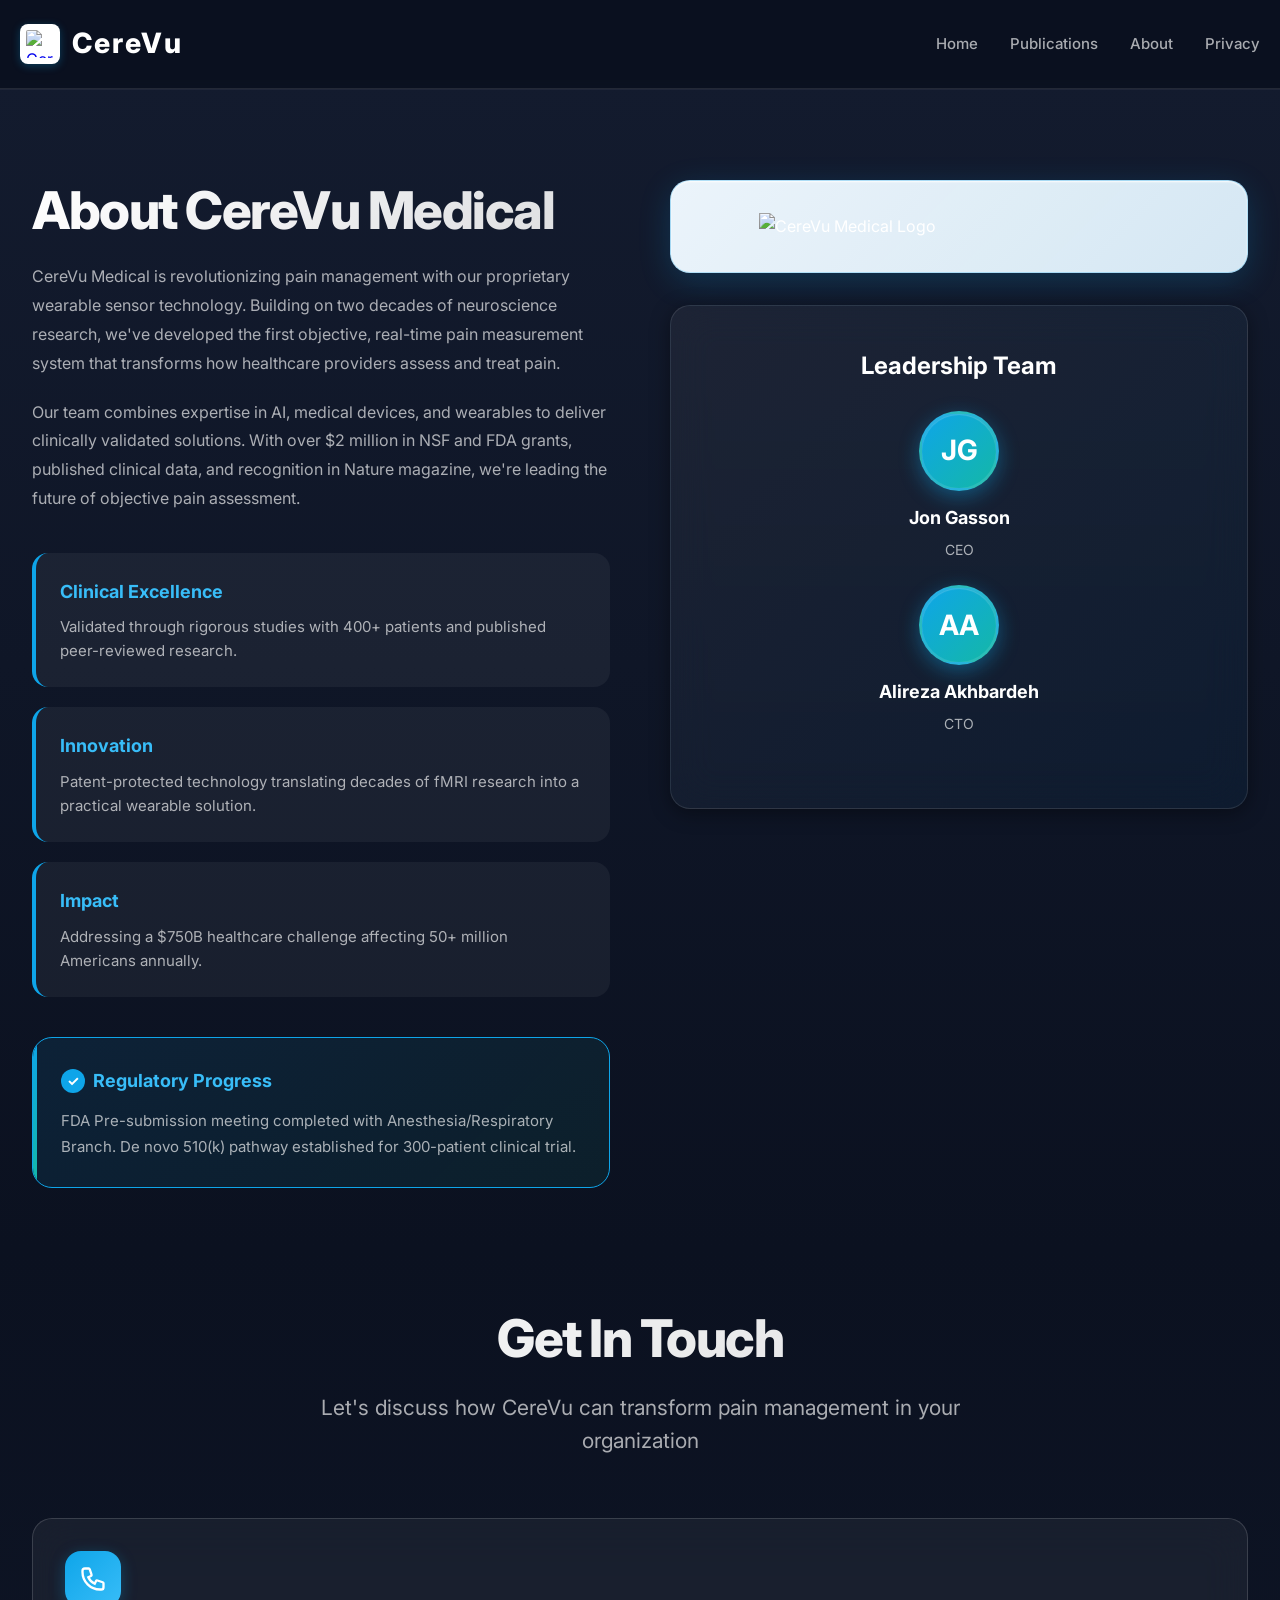
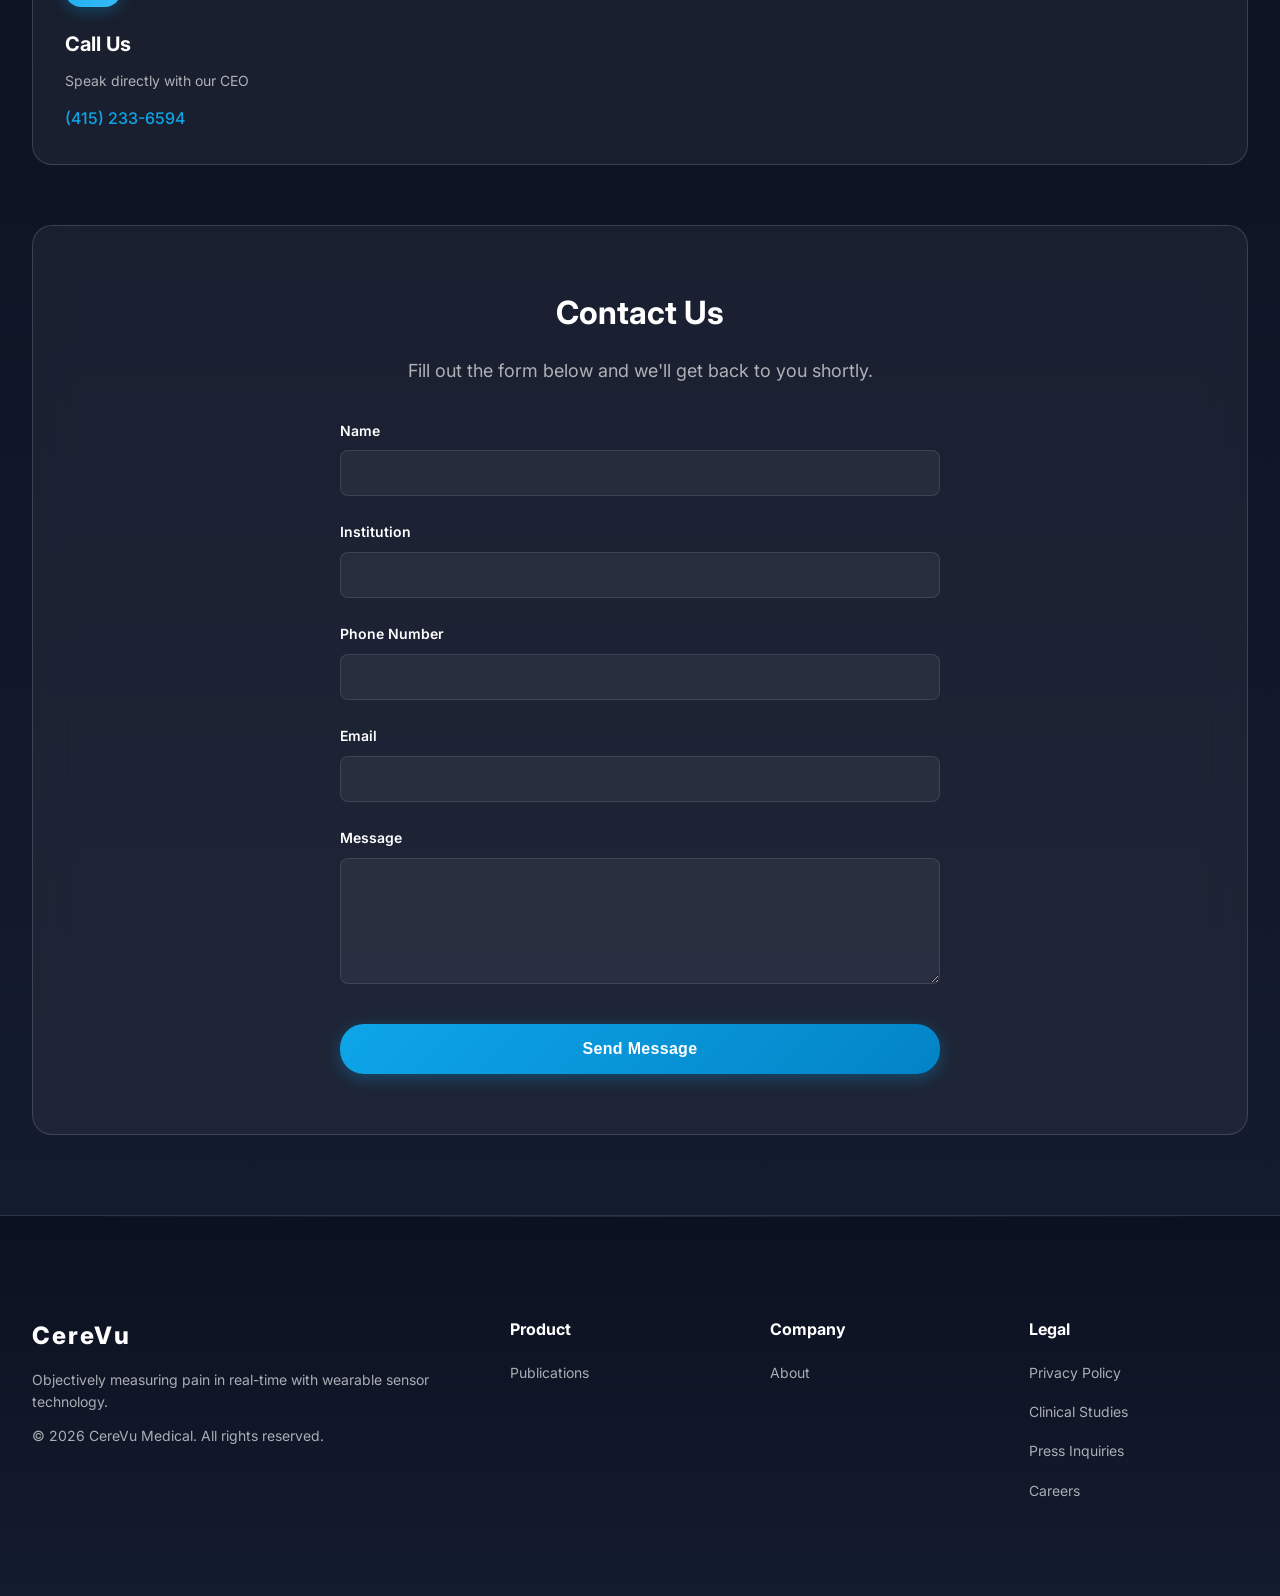
==== about.html @ cd89c43b "REVISED PUBLICATIONS AND CLINICAL DATA PART" ====
<!DOCTYPE html>
<html lang="en">
<head>
    <meta charset="UTF-8">
    <meta name="viewport" content="width=device-width, initial-scale=1.0">
    <meta name="description" content="About CereVu Medical - Leading the future of objective pain assessment with validated technology.">
    <meta name="keywords" content="CereVu, about, contact, medical device, pain measurement, team, leadership">
    <meta name="author" content="CereVu Medical">
    
    <!-- Open Graph / Facebook -->
    <meta property="og:type" content="website">
    <meta property="og:url" content="https://cerevu.com/about.html">
    <meta property="og:title" content="About CereVu Medical">
    <meta property="og:description" content="Revolutionizing pain management with proprietary wearable sensor technology.">
    <meta property="og:image" content="https://cerevu.com/assets/og-image.png">

    <!-- Twitter -->
    <meta property="twitter:card" content="summary_large_image">
    <meta property="twitter:url" content="https://cerevu.com/about.html">
    <meta property="twitter:title" content="About CereVu Medical">
    <meta property="twitter:description" content="Revolutionizing pain management with proprietary wearable sensor technology.">
    <meta property="twitter:image" content="https://cerevu.com/assets/og-image.png">

    <title>About - CereVu</title>
    <link rel="stylesheet" href="styles.css">
    <link rel="icon" type="image/png" href="assets/favicon.png">
    <link rel="apple-touch-icon" href="assets/app-icon.png">
    
    <!-- Google Fonts -->
    <link rel="preconnect" href="https://fonts.googleapis.com">
    <link rel="preconnect" href="https://fonts.gstatic.com" crossorigin>
    <link href="https://fonts.googleapis.com/css2?family=Inter:wght@300;400;500;600;700;800&display=swap" rel="stylesheet">
</head>
<body>
    <!-- Navigation -->
    <nav class="navbar" id="navbar">
        <div class="container nav-container">
            <div class="logo">
                <a href="index.html" style="display: flex; align-items: center; text-decoration: none; gap: 12px;">
                    <img src="assets/header-logo.png" alt="CereVu Logo" class="logo-icon">
                    <span class="logo-text">CereVu</span>
                </a>
            </div>
            <div class="nav-links">
                <a href="index.html">Home</a>
                <a href="clinical.html">Publications</a>
                <a href="about.html">About</a>
                <a href="privacy.html">Privacy</a>
            </div>
            <button class="mobile-menu-btn" id="mobile-menu-btn">
                <span></span>
                <span></span>
                <span></span>
            </button>
        </div>
    </nav>

    <!-- Mobile Menu -->
    <div class="mobile-menu" id="mobile-menu">
        <a href="index.html">Home</a>
        <a href="clinical.html">Publications</a>
        <a href="about.html">About</a>
        <a href="privacy.html">Privacy</a>
    </div>

    <!-- About Section -->
    <section class="about" id="about" style="margin-top: 80px; min-height: auto; padding-bottom: 60px;">
        <div class="container">
            <div class="about-content">
                <div class="about-text">
                    <h2 class="section-title">About CereVu Medical</h2>
                    <p class="about-description">
                        CereVu Medical is revolutionizing pain management with our proprietary wearable sensor technology. 
                        Building on two decades of neuroscience research, we've developed the first objective, real-time pain 
                        measurement system that transforms how healthcare providers assess and treat pain.
                    </p>
                    <p class="about-description">
                        Our team combines expertise in AI, medical devices, and wearables to deliver clinically validated 
                        solutions. With over $2 million in NSF and FDA grants, published clinical data, and recognition in 
                        Nature magazine, we're leading the future of objective pain assessment.
                    </p>
                    <div class="about-values">
                        <div class="value">
                            <h4>Clinical Excellence</h4>
                            <p>Validated through rigorous studies with 400+ patients and published peer-reviewed research.</p>
                        </div>
                        <div class="value">
                            <h4>Innovation</h4>
                            <p>Patent-protected technology translating decades of fMRI research into a practical wearable solution.</p>
                        </div>
                        <div class="value">
                            <h4>Impact</h4>
                            <p>Addressing a $750B healthcare challenge affecting 50+ million Americans annually.</p>
                        </div>
                    </div>
                    <div class="regulatory">
                        <h4>Regulatory Progress</h4>
                        <p>FDA Pre-submission meeting completed with Anesthesia/Respiratory Branch. De novo 510(k) pathway established for 300-patient clinical trial.</p>
                    </div>
                </div>
                <div class="about-image">
                    <div class="about-logo-container">
                        <img src="assets/hero-logo.png" alt="CereVu Medical Logo" class="about-logo">
                    </div>
                    <div class="team-section">
                        <h3>Leadership Team</h3>
                        <div class="team-members">
                            <div class="team-member">
                                <div class="member-avatar">JG</div>
                                <h4><a href="https://www.linkedin.com/in/jongasson/" target="_blank" style="color: inherit; text-decoration: none;">Jon Gasson</a></h4>
                                <p>CEO</p>
                            </div>
                            <div class="team-member">
                                <div class="member-avatar">AA</div>
                                <h4><a href="https://www.linkedin.com/in/alirezaakhbardeh/" target="_blank" style="color: inherit; text-decoration: none;">Alireza Akhbardeh</a></h4>
                                <p>CTO</p>
                            </div>
                        </div>
                    </div>
                </div>
            </div>
        </div>
    </section>

    <!-- Contact Section -->
    <section class="contact" id="contact" style="padding-top: 60px; padding-bottom: 80px;">
        <div class="container">
            <div class="section-header">
                <h2 class="section-title">Get In Touch</h2>
                <p class="section-subtitle">Let's discuss how CereVu can transform pain management in your organization</p>
            </div>
            <div class="contact-wrapper">
                <div class="contact-info-grid">
                    <div class="contact-card">
                        <div class="contact-card-icon">
                            <svg viewBox="0 0 24 24" fill="none" stroke="currentColor" stroke-width="2">
                                <path d="M3 5a2 2 0 012-2h3.28a1 1 0 01.948.684l1.498 4.493a1 1 0 01-.502 1.21l-2.257 1.13a11.042 11.042 0 005.516 5.516l1.13-2.257a1 1 0 011.21-.502l4.493 1.498a1 1 0 01.684.949V19a2 2 0 01-2 2h-1C9.716 21 3 14.284 3 6V5z"/>
                            </svg>
                        </div>
                        <h3 class="contact-card-title">Call Us</h3>
                        <p class="contact-card-description">Speak directly with our CEO</p>
                        <a href="tel:+14152336594" class="contact-card-link">(415) 233-6594</a>
                    </div>
                </div>
                
                <div class="contact-form-section">
                    <h3>Contact Us</h3>
                    <p>Fill out the form below and we'll get back to you shortly.</p>
                    <form class="contact-form" action="mailto:info@cerevu.com" method="post" enctype="text/plain">
                        <div class="form-group">
                            <label for="name">Name</label>
                            <input type="text" id="name" name="name" required>
                        </div>
                        <div class="form-group">
                            <label for="institution">Institution</label>
                            <input type="text" id="institution" name="institution" required>
                        </div>
                        <div class="form-group">
                            <label for="phone">Phone Number</label>
                            <input type="tel" id="phone" name="phone" required>
                        </div>
                        <div class="form-group">
                            <label for="email">Email</label>
                            <input type="email" id="email" name="email" required>
                        </div>
                        <div class="form-group">
                            <label for="message">Message</label>
                            <textarea id="message" name="message" rows="5" required></textarea>
                        </div>
                        <button type="submit" class="btn btn-primary">Send Message</button>
                    </form>
                </div>
            </div>
        </div>
    </section>

    <!-- Footer -->
    <footer class="footer">
        <div class="container">
            <div class="footer-content">
                <div class="footer-section">
                    <h3 class="footer-title">CereVu</h3>
                    <p class="footer-description">Objectively measuring pain in real-time with wearable sensor technology.</p>
                    <p class="footer-description">© <span id="current-year"></span> CereVu Medical. All rights reserved.</p>
                </div>
                <div class="footer-section">
                    <h4 class="footer-heading">Product</h4>
                    <ul class="footer-links">
                        <li><a href="clinical.html">Publications</a></li>
                    </ul>
                </div>
                <div class="footer-section">
                    <h4 class="footer-heading">Company</h4>
                    <ul class="footer-links">
                        <li><a href="about.html">About</a></li>
                    </ul>
                </div>
                <div class="footer-section">
                    <h4 class="footer-heading">Legal</h4>
                    <ul class="footer-links">
                        <li><a href="privacy.html">Privacy Policy</a></li>
                        <li><a href="clinical.html">Clinical Studies</a></li>
                        <li><a href="mailto:info@cerevu.com?subject=Press Inquiry">Press Inquiries</a></li>
                        <li><a href="mailto:info@cerevu.com?subject=Careers">Careers</a></li>
                    </ul>
                </div>
            </div>
        </div>
    </footer>

    <script src="script.js"></script>
</body>
</html>
---- styles.css ----
/* Reset and Base Styles */
* {
    margin: 0;
    padding: 0;
    box-sizing: border-box;
}

:root {
    --primary-color: #0EA5E9;
    --primary-dark: #0284C7;
    --primary-light: #38BDF8;
    --accent-teal: #14B8A6;
    --accent-green: #10B981;
    --background: #0B1120;
    --background-alt: #131B2E;
    --background-section: #0F1624;
    --background-card: rgba(255, 255, 255, 0.03);
    --text-primary: #ffffff;
    --text-secondary: rgba(255, 255, 255, 0.65);
    --text-light: #ffffff;
    --border-color: rgba(255, 255, 255, 0.1);
    --glass-bg: rgba(255, 255, 255, 0.05);
    --glass-border: rgba(255, 255, 255, 0.15);
    --shadow-sm: 0 2px 12px rgba(0, 0, 0, 0.3);
    --shadow-md: 0 4px 20px rgba(0, 0, 0, 0.4);
    --shadow-lg: 0 8px 32px rgba(0, 0, 0, 0.5);
    --shadow-xl: 0 16px 48px rgba(0, 0, 0, 0.6);
    --border-radius: 16px;
    --border-radius-lg: 20px;
    --border-radius-xl: 24px;
    --transition: all 0.35s cubic-bezier(0.4, 0, 0.2, 1);
    --spacing-section: 120px;
}

html {
    scroll-behavior: smooth;
}

body {
    font-family: 'Inter', -apple-system, BlinkMacSystemFont, 'Segoe UI', Roboto, Oxygen, Ubuntu, Cantarell, sans-serif;
    line-height: 1.7;
    color: var(--text-primary);
    background-color: var(--background);
    overflow-x: hidden;
    -webkit-font-smoothing: antialiased;
    -moz-osx-font-smoothing: grayscale;
}

/* Custom Scrollbar */
::-webkit-scrollbar {
    width: 12px;
}

::-webkit-scrollbar-track {
    background: var(--background);
}

::-webkit-scrollbar-thumb {
    background: linear-gradient(180deg, var(--primary-color), var(--primary-dark));
    border-radius: 6px;
    border: 2px solid var(--background);
}

::-webkit-scrollbar-thumb:hover {
    background: linear-gradient(180deg, var(--primary-light), var(--primary-color));
}

/* Firefox scrollbar */
* {
    scrollbar-width: thin;
    scrollbar-color: var(--primary-color) var(--background);
}

/* Text Selection */
::selection {
    background: var(--primary-color);
    color: var(--background);
}

::-moz-selection {
    background: var(--primary-color);
    color: var(--background);
}

.container {
    max-width: 1280px;
    margin: 0 auto;
    padding: 0 32px;
}

/* Navigation */
.navbar {
    position: fixed;
    top: 0;
    left: 0;
    right: 0;
    background-color: rgba(11, 17, 32, 0.9);
    backdrop-filter: blur(24px);
    -webkit-backdrop-filter: blur(24px);
    border-bottom: 1px solid var(--border-color);
    z-index: 1000;
    transition: var(--transition);
    box-shadow: 0 1px 0 rgba(255, 255, 255, 0.05);
}

.navbar.scrolled {
    background-color: rgba(10, 15, 30, 0.95);
    box-shadow: var(--shadow-md);
}

.nav-container {
    display: flex;
    justify-content: space-between;
    align-items: center;
    padding: 20px;
}

.logo {
    display: flex;
    align-items: center;
    gap: 12px;
}

.logo-icon {
    width: 40px;
    height: 40px;
    border-radius: 8px;
    object-fit: contain;
    background: #ffffff;
    padding: 6px;
    box-shadow: 0 2px 8px rgba(14, 165, 233, 0.3);
    transition: var(--transition);
    display: block;
}

.logo-icon:hover {
    transform: scale(1.05);
    box-shadow: 0 4px 12px rgba(14, 165, 233, 0.5);
}

.logo-text {
    font-size: 28px;
    font-weight: 800;
    color: var(--text-primary);
    letter-spacing: 2px;
}

.nav-links {
    display: flex;
    gap: 32px;
    align-items: center;
}

.nav-links a {
    text-decoration: none;
    color: var(--text-secondary);
    font-weight: 500;
    font-size: 15px;
    transition: var(--transition);
    position: relative;
}

.nav-links a::after {
    content: '';
    position: absolute;
    bottom: -4px;
    left: 0;
    width: 0;
    height: 2px;
    background: linear-gradient(90deg, var(--primary-color), var(--primary-light));
    transition: var(--transition);
}

.nav-links a:hover {
    color: var(--text-primary);
}

.nav-links a:hover::after {
    width: 100%;
}

.mobile-menu-btn {
    display: none;
    flex-direction: column;
    gap: 5px;
    background: none;
    border: none;
    cursor: pointer;
    padding: 5px;
}

.mobile-menu-btn span {
    display: block;
    width: 25px;
    height: 3px;
    background-color: var(--text-primary);
    transition: var(--transition);
    border-radius: 2px;
}

.mobile-menu {
    display: none;
    position: fixed;
    top: 70px;
    left: 0;
    right: 0;
    background-color: rgba(10, 15, 30, 0.98);
    backdrop-filter: blur(20px);
    padding: 20px;
    border-bottom: 1px solid var(--border-color);
    flex-direction: column;
    gap: 20px;
    z-index: 999;
}

.mobile-menu a {
    text-decoration: none;
    color: var(--text-secondary);
    font-weight: 500;
    font-size: 16px;
    padding: 10px;
    border-radius: 8px;
    transition: var(--transition);
}

.mobile-menu a:hover {
    background-color: var(--glass-bg);
    color: var(--text-primary);
}

/* Hero Section */
.hero {
    position: relative;
    min-height: 100vh;
    display: flex;
    align-items: center;
    padding-top: 100px;
    padding-bottom: 60px;
    overflow: hidden;
    background: radial-gradient(circle at 50% 0%, rgba(14, 165, 233, 0.15) 0%, rgba(0, 0, 0, 0) 50%);
}

.hero-background {
    position: absolute;
    top: 0;
    left: 0;
    right: 0;
    bottom: 0;
    z-index: -1;
    background: var(--background);
}

.hero-gradient {
    position: absolute;
    top: 0;
    left: 0;
    right: 0;
    bottom: 0;
    background: linear-gradient(135deg, rgba(14, 165, 233, 0.15) 0%, transparent 50%, rgba(20, 184, 166, 0.08) 100%);
    animation: gradientShift 15s ease infinite;
}

@keyframes gradientShift {
    0%, 100% {
        opacity: 1;
        transform: scale(1);
    }
    50% {
        opacity: 0.8;
        transform: scale(1.05);
    }
}

.floating-orb {
    position: absolute;
    border-radius: 50%;
    filter: blur(80px);
    opacity: 0.6;
    animation: float 20s ease-in-out infinite;
}

.orb-1 {
    width: 400px;
    height: 400px;
    background: radial-gradient(circle, rgba(14, 165, 233, 0.4) 0%, transparent 70%);
    top: 10%;
    left: 10%;
    animation-delay: 0s;
}

.orb-2 {
    width: 500px;
    height: 500px;
    background: radial-gradient(circle, rgba(20, 184, 166, 0.3) 0%, transparent 70%);
    bottom: 20%;
    right: 15%;
    animation-delay: 7s;
}

.orb-3 {
    width: 300px;
    height: 300px;
    background: radial-gradient(circle, rgba(16, 185, 129, 0.35) 0%, transparent 70%);
    top: 50%;
    right: 30%;
    animation-delay: 14s;
}

@keyframes float {
    0%, 100% {
        transform: translate(0, 0) scale(1);
    }
    25% {
        transform: translate(30px, -30px) scale(1.1);
    }
    50% {
        transform: translate(-20px, 20px) scale(0.9);
    }
    75% {
        transform: translate(20px, 30px) scale(1.05);
    }
}

.hero-pattern {
    position: absolute;
    top: 0;
    left: 0;
    right: 0;
    bottom: 0;
    background-image: 
        radial-gradient(circle at 20% 50%, rgba(14, 165, 233, 0.03) 0%, transparent 50%),
        radial-gradient(circle at 80% 80%, rgba(20, 184, 166, 0.03) 0%, transparent 50%);
    opacity: 0.5;
}

.hero-container {
    display: grid;
    grid-template-columns: 1fr 1fr;
    gap: 60px;
    align-items: center;
}

.hero-content {
    animation: fadeInUp 0.8s ease-out;
}

.hero-title {
    font-size: 56px;
    font-weight: 800;
    line-height: 1.1;
    margin-bottom: 24px;
    color: var(--text-primary);
    letter-spacing: -1px;
    text-shadow: 0 2px 20px rgba(14, 165, 233, 0.3);
}

.highlight {
    background: linear-gradient(135deg, var(--primary-color) 0%, var(--primary-light) 100%);
    -webkit-background-clip: text;
    -webkit-text-fill-color: transparent;
    background-clip: text;
    position: relative;
    display: inline-block;
    animation: glow 3s ease-in-out infinite;
}

@keyframes glow {
    0%, 100% {
        filter: drop-shadow(0 0 10px rgba(14, 165, 233, 0.5));
    }
    50% {
        filter: drop-shadow(0 0 20px rgba(14, 165, 233, 0.8));
    }
}

.hero-subtitle {
    font-size: 20px;
    color: var(--text-secondary);
    margin-bottom: 40px;
    line-height: 1.6;
}

.hero-buttons {
    display: flex;
    gap: 16px;
    margin-bottom: 60px;
}

.btn {
    display: inline-flex;
    align-items: center;
    justify-content: center;
    gap: 10px;
    padding: 16px 32px;
    border-radius: var(--border-radius-xl);
    font-weight: 600;
    font-size: 16px;
    text-decoration: none;
    transition: var(--transition);
    cursor: pointer;
    border: none;
}

.btn-primary {
    background: linear-gradient(135deg, var(--primary-color) 0%, var(--primary-dark) 100%);
    color: white;
    box-shadow: 0 4px 16px rgba(14, 165, 233, 0.3);
    position: relative;
    overflow: hidden;
    font-weight: 600;
    letter-spacing: 0.3px;
}

.btn-primary::before {
    content: '';
    position: absolute;
    top: 0;
    left: -100%;
    width: 100%;
    height: 100%;
    background: linear-gradient(90deg, transparent, rgba(255, 255, 255, 0.2), transparent);
    transition: left 0.6s ease;
}

.btn-primary:hover::before {
    left: 100%;
}

.btn-primary:hover {
    transform: translateY(-3px);
    box-shadow: 0 8px 24px rgba(14, 165, 233, 0.5);
    background: linear-gradient(135deg, var(--primary-light) 0%, var(--primary-color) 100%);
}

.btn-secondary {
    background-color: rgba(255, 255, 255, 0.05);
    color: var(--text-primary);
    border: 1px solid var(--border-color);
    position: relative;
    overflow: hidden;
    backdrop-filter: blur(10px);
    font-weight: 600;
    letter-spacing: 0.3px;
}

.btn-secondary::before {
    content: '';
    position: absolute;
    top: 0;
    left: 0;
    width: 0;
    height: 100%;
    background: linear-gradient(135deg, rgba(14, 165, 233, 0.2) 0%, rgba(14, 165, 233, 0.1) 100%);
    transition: width 0.4s ease;
    z-index: -1;
}

.btn-secondary:hover::before {
    width: 100%;
}

.btn-secondary:hover {
    border-color: var(--primary-color);
    transform: translateY(-3px);
    box-shadow: 0 6px 20px rgba(14, 165, 233, 0.25);
    background-color: rgba(255, 255, 255, 0.08);
}

.btn-icon {
    width: 20px;
    height: 20px;
}

.hero-stats {
    display: flex;
    gap: 48px;
}

.stat {
    display: flex;
    flex-direction: column;
}

.stat-number {
    font-size: 32px;
    font-weight: 700;
    background: linear-gradient(135deg, var(--primary-color) 0%, var(--primary-light) 100%);
    -webkit-background-clip: text;
    -webkit-text-fill-color: transparent;
    background-clip: text;
    line-height: 1;
    min-width: 100px;
    display: inline-block;
    text-align: center;
}

.stat-label {
    font-size: 14px;
    color: var(--text-secondary);
    margin-top: 4px;
}

/* Hero Device Mockup */
.hero-image {
    display: flex;
    justify-content: center;
    align-items: flex-start;
    padding-top: 20px;
    animation: fadeInUp 0.8s ease-out 0.2s backwards;
    position: relative;
}

.device-glow {
    position: absolute;
    top: 50%;
    left: 50%;
    transform: translate(-50%, -50%);
    width: 120%;
    height: 120%;
    background: radial-gradient(circle, rgba(14, 165, 233, 0.4) 0%, transparent 60%);
    filter: blur(60px);
    animation: pulse 4s ease-in-out infinite;
    z-index: -1;
}

@keyframes pulse {
    0%, 100% {
        opacity: 0.6;
        transform: translate(-50%, -50%) scale(1);
    }
    50% {
        opacity: 0.8;
        transform: translate(-50%, -50%) scale(1.1);
    }
}

.device-mockup {
    position: relative;
    width: 100%;
    max-width: 580px;
}


.sensor-visual {
    position: relative;
    width: 100%;
    padding: 16px;
    background: transparent;
    border-radius: 24px;
    border: none;
    box-shadow: none;
    display: flex;
    flex-direction: column;
    align-items: center;
    gap: 12px;
}

.hero-logo-image {
    width: 100%;
    max-width: 280px;
    height: auto;
    padding: 24px;
    background: linear-gradient(135deg, 
        rgba(240, 249, 255, 0.98) 0%, 
        rgba(224, 242, 254, 0.95) 100%);
    border-radius: 16px;
    box-shadow: 
        0 4px 20px rgba(14, 165, 233, 0.15),
        inset 0 1px 2px rgba(255, 255, 255, 0.8);
    border: 1px solid rgba(14, 165, 233, 0.2);
    animation: logoFloat 6s ease-in-out infinite;
    margin-bottom: 10px;
}

@keyframes logoFloat {
    0%, 100% {
        transform: translateY(0px) scale(1);
    }
    50% {
        transform: translateY(-10px) scale(1.02);
    }
}

/* Professional Brain Signal Analyzer */
.brain-signal-analyzer {
    width: 100%;
    max-width: 800px;
    margin-bottom: 60px;
    background: linear-gradient(135deg, rgba(10, 15, 30, 0.98) 0%, rgba(15, 23, 42, 0.98) 100%);
    border-radius: 16px;
    padding: 16px;
    border: 1px solid rgba(14, 165, 233, 0.4);
    box-shadow: 
        0 25px 70px rgba(14, 165, 233, 0.3),
        inset 0 1px 2px rgba(255, 255, 255, 0.08);
    backdrop-filter: blur(10px);
}

/* Analyzer Header */
.analyzer-header {
    display: flex;
    justify-content: space-between;
    align-items: center;
    margin-bottom: 20px;
    padding-bottom: 16px;
    border-bottom: 1px solid rgba(14, 165, 233, 0.2);
}

.analyzer-title {
    font-size: 16px;
    font-weight: 700;
    color: var(--text-primary);
    display: flex;
    align-items: center;
    gap: 10px;
    letter-spacing: 0.5px;
}

.status-indicator {
    width: 8px;
    height: 8px;
    background: #10B981;
    border-radius: 50%;
    box-shadow: 0 0 12px #10B981;
    animation: statusPulse 2s ease-in-out infinite;
}

@keyframes statusPulse {
    0%, 100% { opacity: 1; transform: scale(1); }
    50% { opacity: 0.6; transform: scale(1.2); }
}

.analyzer-controls {
    display: flex;
    gap: 16px;
}

.control-label {
    font-size: 11px;
    font-weight: 600;
    color: var(--text-secondary);
    text-transform: uppercase;
    letter-spacing: 0.5px;
    padding: 4px 10px;
    background: rgba(14, 165, 233, 0.1);
    border-radius: 4px;
    border: 1px solid rgba(14, 165, 233, 0.2);
}

/* Panel Styles */
.pain-panel,
.time-domain-panel {
    margin-bottom: 20px;
}

.pain-panel:first-child {
    margin-bottom: 20px;
}

.panel-label {
    display: flex;
    justify-content: space-between;
    align-items: baseline;
    margin-bottom: 12px;
    padding: 8px 12px;
    background: rgba(14, 165, 233, 0.05);
    border-radius: 8px;
    border-left: 3px solid #0EA5E9;
}

.panel-label > span:first-child {
    font-size: 13px;
    font-weight: 700;
    color: #38BDF8;
    text-transform: uppercase;
    letter-spacing: 0.8px;
}

.panel-subtitle {
    font-size: 11px;
    color: var(--text-secondary);
    font-weight: 500;
}

/* Masimo Monitor Style Layout */
.monitor-only {
    padding: 0 !important;
    background: transparent !important;
    border: none !important;
    box-shadow: none !important;
}

.masimo-monitor {
    background: linear-gradient(145deg, #ffffff 0%, #f8fafc 50%, #f1f5f9 100%) !important;
    padding: 18px !important;
    border-radius: 20px;
    border: 2px solid rgba(14, 165, 233, 0.3) !important;
    position: relative;
    max-width: 420px;
    margin: 0 auto;
    box-shadow: 0 8px 32px rgba(0, 0, 0, 0.12), 0 0 0 1px rgba(14, 165, 233, 0.1);
}

/* Monitor Logo Header */
.monitor-logo-header {
    background: linear-gradient(145deg, #ffffff 0%, #f8fafc 100%);
    border-radius: 14px;
    padding: 20px 50px;
    margin-bottom: 16px;
    display: flex;
    align-items: center;
    justify-content: center;
    box-shadow: 0 2px 12px rgba(0, 0, 0, 0.08);
    border: 1px solid rgba(14, 165, 233, 0.15);
}

.monitor-logo {
    height: 70px;
    width: auto;
    max-width: 400px;
    object-fit: contain;
}

.waveform-panel {
    margin-bottom: 14px;
    background: linear-gradient(180deg, #f8fafc 0%, #f1f5f9 100%);
    border-radius: 12px;
    padding: 10px;
    border: 1px solid rgba(14, 165, 233, 0.15);
    box-shadow: inset 0 1px 3px rgba(0, 0, 0, 0.06), 0 1px 2px rgba(0, 0, 0, 0.04);
}

.waveform-panel .signal-canvas {
    height: 130px;
    border-radius: 8px;
    background: linear-gradient(180deg, #ffffff 0%, #f8fafc 100%);
    border: 1px solid rgba(14, 165, 233, 0.1);
}

/* Vitals Grid - 2x2 layout like Masimo */
.vitals-grid {
    display: grid;
    grid-template-columns: repeat(2, 1fr);
    gap: 12px;
    margin-bottom: 16px;
    padding: 0 4px;
}

/* Primary Gauges Grid - Pain & Dyspnea (Large) */
.vitals-grid-primary {
    display: grid;
    grid-template-columns: repeat(2, 1fr);
    gap: 16px;
    padding: 4px 8px;
    margin-bottom: 14px;
}

/* Secondary Gauges Grid - All vital signs */
.vitals-grid-secondary {
    display: grid;
    grid-template-columns: repeat(5, 1fr);
    gap: 8px;
    padding: 8px 4px;
}

/* Large gauge for Pain & Dyspnea */
.vital-gauge-large {
    aspect-ratio: 1;
}

/* Small gauge for vital signs */
.vital-gauge-small {
    aspect-ratio: 1;
}

.vital-gauge-small .vital-value {
    font-size: 15px;
    font-weight: 700;
    line-height: 1;
    color: #1e293b;
}

.vital-gauge-small .vital-label {
    font-size: 7px;
    font-weight: 600;
    letter-spacing: 0.2px;
    text-transform: uppercase;
    margin-top: 2px;
    color: #64748b;
}

.vital-gauge-small .vital-value-display {
    position: absolute;
    top: 70%;
    left: 50%;
    transform: translate(-50%, -50%) !important;
}

/* Vitals Grid - 5 gauges (2+2+1 layout) - Legacy */
.vitals-grid-5 {
    display: grid;
    grid-template-columns: repeat(2, 1fr);
    gap: 12px;
    padding: 0 4px;
}

.vitals-grid-5 .temp-gauge-container {
    grid-column: 1 / -1;
    max-width: 50%;
    justify-self: center;
}

.vital-gauge-container {
    position: relative;
    width: 100%;
    aspect-ratio: 1;
    display: flex;
    align-items: center;
    justify-content: center;
    background: linear-gradient(160deg, #ffffff 0%, #f8fafc 100%);
    border-radius: 14px;
    border: 1px solid rgba(14, 165, 233, 0.12);
    box-shadow: 0 2px 8px rgba(0, 0, 0, 0.06), inset 0 1px 2px rgba(255, 255, 255, 0.8);
}

.vital-gauge-canvas {
    position: absolute;
    top: 0;
    left: 0;
    width: 100%;
    height: 100%;
    z-index: 1;
}

.vital-value-display {
    text-align: center;
    z-index: 10;
    position: absolute;
    top: 50%;
    left: 50%;
    transform: translate(-50%, -20%);
    display: flex;
    flex-direction: column;
    align-items: center;
    justify-content: center;
}

.vital-value {
    font-size: 36px;
    font-weight: 700;
    color: #1e293b;
    line-height: 1;
    margin-bottom: 4px;
    font-family: 'Inter', -apple-system, BlinkMacSystemFont, sans-serif;
    letter-spacing: -1px;
    text-shadow: 0 1px 2px rgba(0, 0, 0, 0.05);
}

.vital-label {
    font-size: 11px;
    color: #64748b;
    font-weight: 600;
    text-transform: uppercase;
    letter-spacing: 1px;
}

.vital-label sub {
    font-size: 9px;
    vertical-align: baseline;
}

/* Vital sign value colors - set dynamically via JS to match gauge */
.vital-value {
    transition: color 0.3s ease;
}

/* Gauge grid responsive */
@media (max-width: 600px) {
    .vitals-grid-secondary {
        grid-template-columns: repeat(3, 1fr);
        gap: 10px;
    }
    
    .vital-gauge-small .vital-value {
        font-size: 14px;
        color: #1e293b;
    }
    
    .vital-gauge-small .vital-label {
        font-size: 6px;
        color: #64748b;
    }
}

@media (max-width: 480px) {
    .vitals-grid-primary {
        gap: 10px;
    }
    
    .vitals-grid-secondary {
        grid-template-columns: repeat(3, 1fr);
        gap: 8px;
    }
    
    .vital-gauge-small .vital-value {
        font-size: 12px;
        color: #1e293b;
    }
    
    .vital-gauge-small .vital-label {
        font-size: 5px;
        color: #64748b;
    }
    
    .vitals-grid-5 {
        gap: 8px;
    }
    
    .vitals-grid-5 .temp-gauge-container {
        max-width: 45%;
    }
}

/* Legacy classes for compatibility */
.pain-panel,
.time-domain-panel,
.signal-metrics {
    display: none;
}

/* EEG Display */
.eeg-display {
    position: relative;
    width: 100%;
}

.signal-canvas {
    width: 100%;
    height: 140px;
    background: linear-gradient(180deg, #ffffff 0%, #f8fafc 100%);
    border-radius: 12px;
    border: 1px solid rgba(14, 165, 233, 0.15);
    display: block;
}

/* Signal Metrics */
.signal-metrics {
    display: flex;
    justify-content: space-around;
    gap: 16px;
    padding-top: 14px;
    margin-top: 2px;
    border-top: 1px solid rgba(14, 165, 233, 0.2);
}

.metric {
    text-align: center;
    flex: 1;
}

.metric-value {
    font-size: 24px;
    font-weight: 800;
    background: linear-gradient(135deg, #0EA5E9, #38BDF8);
    -webkit-background-clip: text;
    -webkit-text-fill-color: transparent;
    background-clip: text;
    line-height: 1;
    margin-bottom: 6px;
}

.metric-label {
    font-size: 11px;
    color: var(--text-secondary);
    font-weight: 600;
    text-transform: uppercase;
    letter-spacing: 0.5px;
}

.data-visualization {
    width: 100%;
    max-width: 400px;
    height: 80px;
    background: rgba(10, 15, 30, 0.8);
    border-radius: 12px;
    position: relative;
    overflow: hidden;
    border: 1px solid rgba(14, 165, 233, 0.3);
}

.data-line {
    position: absolute;
    bottom: 0;
    left: 0;
    right: 0;
    height: 2px;
    background: linear-gradient(90deg, 
        transparent 0%, 
        var(--primary-color) 20%, 
        var(--accent-teal) 50%, 
        var(--primary-color) 80%, 
        transparent 100%);
    animation: dataFlow 3s linear infinite;
}

@keyframes dataFlow {
    0% {
        transform: translateX(-100%);
    }
    100% {
        transform: translateX(100%);
    }
}

.data-pulse {
    position: absolute;
    top: 50%;
    left: 0;
    right: 0;
    height: 40px;
    transform: translateY(-50%);
    background: linear-gradient(90deg,
        transparent 0%,
        transparent 10%,
        var(--primary-color) 15%,
        transparent 20%,
        transparent 35%,
        var(--accent-teal) 45%,
        var(--primary-light) 50%,
        var(--accent-teal) 55%,
        transparent 65%,
        transparent 80%,
        var(--primary-color) 85%,
        transparent 90%,
        transparent 100%);
    opacity: 0.6;
    animation: pulseMove 4s ease-in-out infinite;
}

@keyframes pulseMove {
    0% {
        transform: translateY(-50%) translateX(-100%);
    }
    100% {
        transform: translateY(-50%) translateX(100%);
    }
}

/* Problem Section */
.problem {
    padding: var(--spacing-section) 0;
    background: linear-gradient(180deg, var(--background) 0%, var(--background-section) 50%, var(--background-alt) 100%);
    position: relative;
}

.problem::before {
    content: '';
    position: absolute;
    top: 0;
    left: 0;
    right: 0;
    height: 1px;
    background: linear-gradient(90deg, transparent 0%, var(--border-color) 50%, transparent 100%);
}

.section-header {
    text-align: center;
    margin-bottom: 60px;
}

.section-title {
    font-size: 52px;
    font-weight: 800;
    margin-bottom: 20px;
    background: linear-gradient(135deg, var(--text-primary) 0%, rgba(255, 255, 255, 0.85) 100%);
    -webkit-background-clip: text;
    -webkit-text-fill-color: transparent;
    background-clip: text;
    letter-spacing: -1.5px;
    line-height: 1.2;
}

.section-subtitle {
    font-size: 21px;
    color: var(--text-secondary);
    max-width: 700px;
    margin: 0 auto;
    font-weight: 400;
    line-height: 1.6;
}

.problem-grid {
    display: grid;
    grid-template-columns: repeat(auto-fit, minmax(300px, 1fr));
    gap: 32px;
    margin-bottom: 60px;
}

.problem-card {
    padding: 48px;
    background: rgba(255, 255, 255, 0.02);
    backdrop-filter: blur(20px);
    border: 1px solid var(--border-color);
    border-radius: var(--border-radius-lg);
    transition: var(--transition);
    text-align: center;
    position: relative;
    overflow: hidden;
}

.problem-card::before {
    content: '';
    position: absolute;
    top: 0;
    left: 0;
    right: 0;
    height: 3px;
    background: linear-gradient(90deg, var(--primary-color), var(--accent-teal));
    transform: scaleX(0);
    transition: transform 0.4s ease;
}

.problem-card:hover {
    transform: translateY(-6px);
    box-shadow: var(--shadow-lg);
    border-color: rgba(14, 165, 233, 0.4);
    background: rgba(255, 255, 255, 0.04);
}

.problem-card:hover::before {
    transform: scaleX(1);
}

.problem-stat {
    font-size: 64px;
    font-weight: 800;
    background: linear-gradient(135deg, var(--primary-color) 0%, var(--accent-teal) 100%);
    -webkit-background-clip: text;
    -webkit-text-fill-color: transparent;
    background-clip: text;
    margin-bottom: 20px;
    line-height: 1;
}

.problem-title {
    font-size: 22px;
    font-weight: 700;
    margin-bottom: 12px;
    color: var(--text-primary);
}

.problem-description {
    font-size: 15px;
    color: var(--text-secondary);
    line-height: 1.7;
}

.problem-statement {
    text-align: center;
    padding: 40px;
    background: linear-gradient(135deg, rgba(14, 165, 233, 0.1) 0%, rgba(20, 184, 166, 0.1) 100%);
    border-radius: var(--border-radius-lg);
    border: 1px solid var(--primary-color);
}

.highlight-text {
    font-size: 24px;
    font-weight: 600;
    color: var(--primary-light);
    font-style: italic;
    margin-bottom: 10px;
}

.citation {
    font-size: 16px;
    color: var(--text-secondary);
}

/* Clinical Excellence Section */
.clinical-excellence {
    padding: var(--spacing-section) 0;
    background: var(--background-alt);
    position: relative;
}

.clinical-excellence::before {
    content: '';
    position: absolute;
    top: 0;
    left: 0;
    right: 0;
    height: 1px;
    background: linear-gradient(90deg, transparent 0%, var(--border-color) 50%, transparent 100%);
}

.excellence-grid {
    display: grid;
    grid-template-columns: repeat(auto-fit, minmax(300px, 1fr));
    gap: 32px;
    margin-bottom: 40px;
}

.excellence-card {
    padding: 48px 32px;
    background: linear-gradient(145deg, rgba(255, 255, 255, 0.03) 0%, rgba(255, 255, 255, 0.01) 100%);
    backdrop-filter: blur(20px);
    border: 1px solid rgba(255, 255, 255, 0.08);
    border-radius: 24px;
    text-align: center;
    transition: all 0.4s cubic-bezier(0.4, 0, 0.2, 1);
    position: relative;
    overflow: hidden;
    display: flex;
    flex-direction: column;
    align-items: center;
    height: 100%;
}

.excellence-card::before {
    content: '';
    position: absolute;
    top: 0;
    left: 0;
    right: 0;
    height: 1px;
    background: linear-gradient(90deg, transparent, rgba(14, 165, 233, 0.5), transparent);
    opacity: 0.5;
    transition: opacity 0.4s ease;
}

.excellence-card:hover {
    transform: translateY(-8px);
    box-shadow: 0 20px 40px rgba(0, 0, 0, 0.4), inset 0 0 0 1px rgba(14, 165, 233, 0.3);
    background: linear-gradient(145deg, rgba(255, 255, 255, 0.05) 0%, rgba(255, 255, 255, 0.02) 100%);
}

.excellence-card:hover::before {
    opacity: 1;
    background: linear-gradient(90deg, transparent, #0EA5E9, transparent);
    box-shadow: 0 0 15px rgba(14, 165, 233, 0.5);
}

.excellence-icon {
    width: 80px;
    height: 80px;
    margin: 0 auto 32px;
    display: flex;
    align-items: center;
    justify-content: center;
    background: linear-gradient(135deg, rgba(14, 165, 233, 0.15) 0%, rgba(20, 184, 166, 0.1) 100%);
    border-radius: 24px;
    box-shadow: 0 8px 32px rgba(14, 165, 233, 0.15), inset 0 1px 1px rgba(255, 255, 255, 0.1);
    border: 1px solid rgba(14, 165, 233, 0.2);
    transition: var(--transition);
    position: relative;
}

.excellence-icon::after {
    content: '';
    position: absolute;
    inset: -4px;
    border-radius: 28px;
    background: linear-gradient(135deg, rgba(14, 165, 233, 0.3), rgba(20, 184, 166, 0.2));
    z-index: -1;
    filter: blur(10px);
    opacity: 0.5;
    transition: opacity 0.4s ease;
}

.excellence-card:hover .excellence-icon {
    transform: scale(1.1) rotate(5deg);
    background: linear-gradient(135deg, rgba(14, 165, 233, 0.25) 0%, rgba(20, 184, 166, 0.2) 100%);
    border-color: rgba(14, 165, 233, 0.4);
    box-shadow: 0 12px 40px rgba(14, 165, 233, 0.25);
}

.excellence-card:hover .excellence-icon::after {
    opacity: 0.8;
}

.excellence-icon svg {
    width: 36px;
    height: 36px;
    color: #38BDF8;
    filter: drop-shadow(0 2px 4px rgba(0, 0, 0, 0.2));
}

.excellence-stat {
    font-size: 56px;
    font-weight: 800;
    background: linear-gradient(135deg, #ffffff 0%, #38BDF8 100%);
    -webkit-background-clip: text;
    -webkit-text-fill-color: transparent;
    background-clip: text;
    margin-bottom: 12px;
    line-height: 1;
    letter-spacing: -1px;
    text-shadow: 0 4px 24px rgba(14, 165, 233, 0.25);
}

.excellence-title {
    font-size: 20px;
    font-weight: 700;
    margin-bottom: 16px;
    color: #ffffff;
    letter-spacing: 0.5px;
    text-transform: uppercase;
}

.excellence-description {
    font-size: 16px;
    color: rgba(255, 255, 255, 0.7);
    line-height: 1.6;
    max-width: 280px;
    margin: 0 auto;
}

.cta-section {
    text-align: center;
    margin-top: 40px;
}

/* Publications Section */
.publications-section {
    margin-top: 64px;
    padding-top: 48px;
    border-top: 1px solid var(--border-color);
}

.publications-heading {
    font-size: 28px;
    font-weight: 700;
    color: var(--text-primary);
    margin-bottom: 40px;
    text-align: center;
    letter-spacing: -0.5px;
}

.publications-grid {
    display: grid;
    grid-template-columns: repeat(3, 1fr);
    gap: 28px;
}

.publication-card {
    display: flex;
    flex-direction: column;
    background: linear-gradient(135deg, rgba(15, 23, 42, 0.8) 0%, rgba(30, 41, 59, 0.6) 100%);
    border: 1px solid var(--border-color);
    border-radius: 20px;
    overflow: hidden;
    text-decoration: none;
    transition: all 0.4s cubic-bezier(0.4, 0, 0.2, 1);
    position: relative;
}

.publication-card::before {
    content: '';
    position: absolute;
    top: 0;
    left: 0;
    right: 0;
    bottom: 0;
    background: linear-gradient(135deg, rgba(56, 189, 248, 0.1) 0%, rgba(20, 184, 166, 0.05) 100%);
    opacity: 0;
    transition: opacity 0.4s ease;
    z-index: 0;
}

.publication-card:hover {
    transform: translateY(-8px);
    border-color: var(--primary-light);
    box-shadow: 
        0 20px 40px rgba(0, 0, 0, 0.3),
        0 0 60px rgba(56, 189, 248, 0.2);
}

.publication-card:hover::before {
    opacity: 1;
}

.publication-card-featured {
    border-color: rgba(56, 189, 248, 0.3);
}

.publication-card-featured::after {
    content: '';
    position: absolute;
    top: 0;
    left: 0;
    right: 0;
    height: 3px;
    background: linear-gradient(90deg, var(--primary-light) 0%, var(--accent-teal) 100%);
}

/* Publication Image Area */
.publication-image {
    position: relative;
    height: 200px;
    overflow: hidden;
}

.publication-image img {
    width: 100%;
    height: 100%;
    object-fit: cover;
    transition: transform 0.5s cubic-bezier(0.4, 0, 0.2, 1), filter 0.5s ease;
    filter: brightness(0.85) saturate(1.1);
}

.publication-card:hover .publication-image img {
    transform: scale(1.08);
    filter: brightness(1) saturate(1.2);
}

.pub-image-overlay {
    position: absolute;
    inset: 0;
    background: linear-gradient(
        180deg,
        rgba(15, 23, 42, 0) 0%,
        rgba(15, 23, 42, 0.2) 50%,
        rgba(15, 23, 42, 0.8) 100%
    );
    z-index: 1;
    transition: opacity 0.4s ease;
}

.publication-card:hover .pub-image-overlay {
    background: linear-gradient(
        180deg,
        rgba(56, 189, 248, 0.15) 0%,
        rgba(15, 23, 42, 0.3) 50%,
        rgba(15, 23, 42, 0.85) 100%
    );
}

.pub-year {
    position: absolute;
    bottom: 12px;
    right: 12px;
    font-size: 12px;
    font-weight: 600;
    color: rgba(255, 255, 255, 0.9);
    background: rgba(0, 0, 0, 0.5);
    padding: 4px 10px;
    border-radius: 20px;
    z-index: 2;
}

.pub-badge {
    position: absolute;
    top: 12px;
    left: 12px;
    font-size: 10px;
    font-weight: 700;
    text-transform: uppercase;
    letter-spacing: 1px;
    color: #fff;
    background: linear-gradient(135deg, var(--primary-color) 0%, var(--accent-teal) 100%);
    padding: 6px 12px;
    border-radius: 20px;
    z-index: 2;
}

/* Publication Content */
.publication-content {
    padding: 24px;
    display: flex;
    flex-direction: column;
    flex-grow: 1;
    position: relative;
    z-index: 1;
}

.publication-meta {
    display: flex;
    align-items: center;
    gap: 12px;
    margin-bottom: 12px;
}

.publication-journal {
    font-size: 11px;
    font-weight: 700;
    text-transform: uppercase;
    letter-spacing: 1.2px;
    color: var(--primary-light);
}

.publication-card:nth-child(2) .publication-journal {
    color: #34D399;
}

.publication-card:nth-child(3) .publication-journal {
    color: #F87171;
}

.publication-type {
    font-size: 10px;
    font-weight: 600;
    color: rgba(255, 255, 255, 0.7);
    background: rgba(255, 255, 255, 0.1);
    padding: 4px 10px;
    border-radius: 4px;
    border: 1px solid rgba(255, 255, 255, 0.1);
}

.publication-title {
    font-size: 17px;
    font-weight: 600;
    color: var(--text-primary);
    line-height: 1.4;
    margin-bottom: 12px;
    transition: color 0.3s ease;
}

.publication-card:hover .publication-title {
    color: var(--primary-light);
}

.publication-excerpt {
    font-size: 13px;
    color: var(--text-secondary);
    line-height: 1.6;
    flex-grow: 1;
    margin-bottom: 16px;
}

.publication-footer {
    display: flex;
    align-items: center;
    gap: 8px;
    padding-top: 16px;
    border-top: 1px solid rgba(255, 255, 255, 0.05);
}

.read-article {
    font-size: 13px;
    font-weight: 600;
    color: var(--primary-light);
    transition: all 0.3s ease;
}

.arrow-icon {
    width: 16px;
    height: 16px;
    color: var(--primary-light);
    transition: transform 0.3s ease;
}

.publication-card:hover .arrow-icon {
    transform: translateX(6px);
}

.publication-card:hover .read-article {
    letter-spacing: 0.5px;
}

/* Latest News Section */
.latest-news {
    padding: var(--spacing-section) 0;
    background: linear-gradient(180deg, var(--background-alt) 0%, var(--background-section) 50%, var(--background) 100%);
    position: relative;
}

.latest-news::before {
    content: '';
    position: absolute;
    top: 0;
    left: 0;
    right: 0;
    height: 1px;
    background: linear-gradient(90deg, transparent 0%, var(--border-color) 50%, transparent 100%);
}

.news-grid {
    display: grid;
    grid-template-columns: repeat(auto-fit, minmax(320px, 1fr));
    gap: 32px;
}

.news-card {
    padding: 40px;
    background: rgba(255, 255, 255, 0.02);
    backdrop-filter: blur(20px);
    border: 1px solid var(--border-color);
    border-radius: var(--border-radius-lg);
    transition: var(--transition);
    position: relative;
}

.news-card:hover {
    transform: translateY(-6px);
    box-shadow: 0 12px 40px rgba(0, 0, 0, 0.4);
    border-color: rgba(14, 165, 233, 0.4);
    background: rgba(255, 255, 255, 0.04);
}

.news-card:hover .news-icon {
    background: rgba(14, 165, 233, 0.2);
    transform: scale(1.05);
}

.news-badge {
    position: absolute;
    top: 16px;
    right: 16px;
    padding: 6px 12px;
    background: linear-gradient(135deg, var(--primary-color) 0%, var(--accent-teal) 100%);
    color: white;
    font-size: 12px;
    font-weight: 600;
    border-radius: 20px;
    text-transform: uppercase;
    letter-spacing: 0.5px;
}

.news-icon {
    width: 64px;
    height: 64px;
    margin-bottom: 24px;
    display: flex;
    align-items: center;
    justify-content: center;
    background: rgba(14, 165, 233, 0.08);
    border-radius: 14px;
    transition: var(--transition);
}

.news-icon svg {
    width: 28px;
    height: 28px;
    color: var(--primary-color);
}

.news-title {
    font-size: 20px;
    font-weight: 700;
    margin-bottom: 12px;
    color: var(--text-primary);
}

.news-description {
    font-size: 15px;
    color: var(--text-secondary);
    line-height: 1.7;
    margin-bottom: 16px;
}

.news-date {
    font-size: 13px;
    color: var(--primary-light);
    font-weight: 500;
}

/* Why CereVu Section */
.why-cerevu {
    padding: var(--spacing-section) 0;
    background: var(--background);
    position: relative;
}

.why-cerevu::before {
    content: '';
    position: absolute;
    top: 0;
    left: 0;
    right: 0;
    height: 1px;
    background: linear-gradient(90deg, transparent 0%, var(--border-color) 50%, transparent 100%);
}

.why-grid {
    display: grid;
    grid-template-columns: repeat(auto-fit, minmax(260px, 1fr));
    gap: 32px;
}

.why-card {
    padding: 36px;
    background: rgba(255, 255, 255, 0.02);
    backdrop-filter: blur(20px);
    border: 1px solid var(--border-color);
    border-radius: var(--border-radius-lg);
    transition: var(--transition);
    border-left: 3px solid transparent;
}

.why-card:hover {
    transform: translateY(-6px);
    box-shadow: 0 12px 40px rgba(0, 0, 0, 0.4);
    border-color: rgba(14, 165, 233, 0.2);
    border-left-color: var(--primary-color);
    background: rgba(255, 255, 255, 0.04);
}

.why-number {
    font-size: 13px;
    font-weight: 800;
    color: var(--primary-color);
    margin-bottom: 20px;
    opacity: 0.6;
    letter-spacing: 2px;
    text-transform: uppercase;
}

.why-title {
    font-size: 20px;
    font-weight: 700;
    margin-bottom: 12px;
    color: var(--text-primary);
}

.why-description {
    font-size: 15px;
    color: var(--text-secondary);
    line-height: 1.7;
}

/* Technology Section */
.technology {
    padding: 100px 0;
    background: linear-gradient(180deg, var(--background-alt) 0%, var(--background) 100%);
}

.tech-content {
    display: grid;
    gap: 60px;
}

.tech-explanation {
    display: grid;
    grid-template-columns: repeat(auto-fit, minmax(300px, 1fr));
    gap: 32px;
}

.tech-card {
    padding: 40px;
    background: var(--glass-bg);
    backdrop-filter: blur(20px);
    border: 1px solid var(--border-color);
    border-radius: var(--border-radius-lg);
    transition: var(--transition);
}

.tech-card:hover {
    transform: translateY(-4px);
    box-shadow: var(--shadow-lg);
    border-color: var(--primary-color);
}

.tech-icon {
    width: 64px;
    height: 64px;
    color: var(--primary-color);
    margin-bottom: 24px;
}

.tech-title {
    font-size: 22px;
    font-weight: 700;
    margin-bottom: 12px;
    color: var(--text-primary);
}

.tech-description {
    font-size: 15px;
    color: var(--text-secondary);
    line-height: 1.7;
}

.tech-diagram {
    padding: 60px 40px;
    background: linear-gradient(135deg, rgba(14, 165, 233, 0.05) 0%, rgba(20, 184, 166, 0.05) 100%);
    border-radius: var(--border-radius-lg);
    border: 1px solid var(--border-color);
}

.diagram-flow {
    display: flex;
    align-items: center;
    justify-content: space-between;
    flex-wrap: wrap;
    gap: 20px;
}

.flow-step {
    flex: 1;
    min-width: 150px;
    text-align: center;
    padding: 20px;
    background: var(--glass-bg);
    border-radius: var(--border-radius);
    border: 1px solid var(--border-color);
}

.flow-icon {
    width: 56px;
    height: 56px;
    margin: 0 auto 16px;
    display: flex;
    align-items: center;
    justify-content: center;
    background: linear-gradient(135deg, rgba(14, 165, 233, 0.2) 0%, rgba(20, 184, 166, 0.15) 100%);
    border-radius: 50%;
    border: 2px solid rgba(14, 165, 233, 0.3);
    padding: 12px;
    transition: var(--transition);
}

.flow-icon svg {
    width: 100%;
    height: 100%;
    color: var(--primary-light);
    transition: var(--transition);
}

.flow-step:hover .flow-icon {
    background: linear-gradient(135deg, rgba(14, 165, 233, 0.3) 0%, rgba(20, 184, 166, 0.25) 100%);
    border-color: var(--primary-color);
    transform: scale(1.1) rotate(5deg);
    box-shadow: 0 8px 20px rgba(14, 165, 233, 0.4);
}

.flow-step:hover .flow-icon svg {
    color: var(--primary-color);
}

.flow-step p {
    font-size: 14px;
    color: var(--text-secondary);
    font-weight: 500;
}

.flow-arrow {
    font-size: 32px;
    color: var(--primary-color);
    font-weight: 700;
}

/* Features Section */
.features {
    padding: 100px 0;
    background: linear-gradient(180deg, var(--background) 0%, var(--background-alt) 100%);
}

.features-grid {
    display: grid;
    grid-template-columns: repeat(auto-fit, minmax(320px, 1fr));
    gap: 32px;
}

.feature-card {
    padding: 40px;
    background: var(--glass-bg);
    backdrop-filter: blur(20px);
    border: 1px solid var(--border-color);
    border-radius: var(--border-radius-lg);
    transition: var(--transition);
}

.feature-card:hover {
    transform: translateY(-4px);
    box-shadow: var(--shadow-lg);
    border-color: var(--primary-color);
    background: var(--background-card);
}

.feature-icon {
    width: 48px;
    height: 48px;
    color: var(--primary-color);
    margin-bottom: 24px;
}

.feature-icon-image {
    background: transparent !important;
    border: none !important;
    padding: 0 !important;
}

.feature-icon-image img {
    width: 100%;
    height: 100%;
    object-fit: contain;
}

.feature-title {
    font-size: 20px;
    font-weight: 700;
    margin-bottom: 12px;
    color: var(--text-primary);
}

.feature-description {
    font-size: 15px;
    color: var(--text-secondary);
    line-height: 1.7;
}

/* Clinical Section */
.clinical {
    padding: 100px 0;
    background: linear-gradient(180deg, var(--background-alt) 0%, var(--background) 100%);
}

.clinical-stats {
    display: grid;
    grid-template-columns: repeat(auto-fit, minmax(250px, 1fr));
    gap: 32px;
    margin-bottom: 60px;
}

.stat-card {
    padding: 48px 40px;
    background: linear-gradient(135deg, 
        rgba(14, 165, 233, 0.95) 0%, 
        rgba(6, 182, 212, 0.95) 50%,
        rgba(2, 132, 199, 0.95) 100%);
    border-radius: var(--border-radius-lg);
    text-align: center;
    box-shadow: 
        0 10px 40px rgba(14, 165, 233, 0.4),
        0 0 0 1px rgba(255, 255, 255, 0.1) inset;
    transition: var(--transition);
    position: relative;
    overflow: hidden;
    border: 1px solid rgba(255, 255, 255, 0.15);
}

.stat-card::before {
    content: '';
    position: absolute;
    top: -50%;
    right: -50%;
    width: 200%;
    height: 200%;
    background: radial-gradient(circle, rgba(255, 255, 255, 0.15) 0%, transparent 70%);
    animation: cardGlow 8s ease-in-out infinite;
}

@keyframes cardGlow {
    0%, 100% {
        transform: translate(0, 0);
        opacity: 0.3;
    }
    50% {
        transform: translate(-20%, -20%);
        opacity: 0.6;
    }
}

.stat-card:hover {
    transform: translateY(-8px) scale(1.02);
    box-shadow: 
        0 20px 60px rgba(14, 165, 233, 0.6),
        0 0 0 1px rgba(255, 255, 255, 0.2) inset;
}

.stat-large {
    font-size: 80px;
    font-weight: 800;
    color: white;
    line-height: 1.1;
    margin-bottom: 16px;
    text-shadow: 0 4px 20px rgba(0, 0, 0, 0.3);
    position: relative;
    z-index: 1;
    padding: 0 4px;
}

.stat-desc {
    font-size: 17px;
    color: rgba(255, 255, 255, 0.95);
    font-weight: 600;
    position: relative;
    z-index: 1;
    letter-spacing: 0.3px;
}

.studies-grid {
    display: grid;
    grid-template-columns: repeat(auto-fit, minmax(300px, 1fr));
    gap: 32px;
    margin-bottom: 60px;
}

.study-card {
    padding: 40px 32px;
    background: linear-gradient(135deg, 
        rgba(17, 24, 39, 0.95) 0%, 
        rgba(30, 41, 59, 0.95) 100%);
    backdrop-filter: blur(20px);
    border: 2px solid rgba(14, 165, 233, 0.3);
    border-radius: var(--border-radius-lg);
    transition: var(--transition);
    position: relative;
    box-shadow: 
        0 8px 32px rgba(0, 0, 0, 0.4),
        inset 0 1px 0 rgba(255, 255, 255, 0.05);
    overflow: hidden;
    min-height: 320px;
    display: flex;
    flex-direction: column;
}

.study-card::before {
    content: '';
    position: absolute;
    top: 0;
    left: 0;
    width: 100%;
    height: 4px;
    background: linear-gradient(90deg, 
        var(--primary-color) 0%, 
        var(--accent-teal) 50%, 
        var(--primary-color) 100%);
}

.study-card:hover {
    transform: translateY(-8px);
    box-shadow: 
        0 16px 48px rgba(14, 165, 233, 0.4),
        inset 0 1px 0 rgba(255, 255, 255, 0.1);
    border-color: var(--primary-color);
}

.study-badge {
    position: absolute;
    top: 24px;
    right: 24px;
    padding: 6px 14px;
    background: linear-gradient(135deg, 
        rgba(16, 185, 129, 0.9) 0%, 
        rgba(20, 184, 166, 0.9) 100%);
    color: white;
    font-size: 10px;
    font-weight: 700;
    border-radius: 20px;
    text-transform: uppercase;
    letter-spacing: 1.2px;
    box-shadow: 0 4px 12px rgba(16, 185, 129, 0.4);
    border: 1px solid rgba(255, 255, 255, 0.2);
}

.study-title {
    font-size: 22px;
    font-weight: 800;
    margin-bottom: 20px;
    color: var(--text-primary);
    padding-right: 80px;
    letter-spacing: -0.3px;
    line-height: 1.3;
}

.study-details {
    display: flex;
    flex-direction: column;
    gap: 10px;
    flex: 1;
}

.study-details p {
    font-size: 14px;
    color: rgba(255, 255, 255, 0.7);
    line-height: 1.6;
    padding: 10px 14px;
    background: rgba(14, 165, 233, 0.05);
    border-radius: 6px;
    border-left: 3px solid rgba(14, 165, 233, 0.3);
    margin: 0;
}

.study-details p strong {
    color: rgba(255, 255, 255, 0.95);
    font-weight: 700;
}

.study-results {
    color: rgba(56, 189, 248, 0.95) !important;
    background: rgba(14, 165, 233, 0.08) !important;
    border-left-color: var(--primary-color) !important;
}

.study-results strong {
    color: white !important;
    font-weight: 800;
}

.clinical-recognition {
    display: flex;
    justify-content: center;
}

.recognition-card {
    display: flex;
    align-items: center;
    gap: 32px;
    padding: 48px;
    background: linear-gradient(135deg, 
        rgba(14, 165, 233, 0.15) 0%, 
        rgba(20, 184, 166, 0.12) 100%);
    border-radius: var(--border-radius-lg);
    border: 2px solid var(--primary-color);
    max-width: 700px;
    box-shadow: 
        0 12px 40px rgba(14, 165, 233, 0.3),
        inset 0 1px 0 rgba(255, 255, 255, 0.1);
    position: relative;
    overflow: hidden;
    transition: var(--transition);
}

.recognition-card::before {
    content: '';
    position: absolute;
    top: 0;
    left: 0;
    width: 6px;
    height: 100%;
    background: linear-gradient(180deg, var(--primary-color) 0%, var(--accent-teal) 100%);
}

.recognition-card:hover {
    transform: translateY(-4px);
    box-shadow: 
        0 20px 60px rgba(14, 165, 233, 0.5),
        inset 0 1px 0 rgba(255, 255, 255, 0.15);
}

.recognition-logo {
    width: 72px;
    height: 72px;
    color: var(--primary-light);
    background: rgba(14, 165, 233, 0.15);
    padding: 16px;
    border-radius: 16px;
    border: 2px solid rgba(14, 165, 233, 0.3);
    box-shadow: 0 4px 16px rgba(14, 165, 233, 0.2);
    flex-shrink: 0;
}

.recognition-content h4 {
    font-size: 22px;
    font-weight: 800;
    margin-bottom: 12px;
    color: var(--text-primary);
    letter-spacing: -0.3px;
}

.recognition-content p {
    font-size: 16px;
    color: var(--text-secondary);
    font-style: italic;
    line-height: 1.6;
}

/* Applications Section */
.applications {
    padding: 100px 0;
    background: linear-gradient(180deg, var(--background) 0%, var(--background-alt) 100%);
}

.applications-grid {
    display: grid;
    grid-template-columns: repeat(auto-fit, minmax(340px, 1fr));
    gap: 28px;
}

.app-card {
    padding: 36px 32px;
    background: linear-gradient(135deg, 
        rgba(15, 23, 42, 0.95) 0%, 
        rgba(30, 41, 59, 0.92) 100%);
    backdrop-filter: blur(20px);
    border: 2px solid rgba(14, 165, 233, 0.25);
    border-radius: 20px;
    transition: var(--transition);
    position: relative;
    overflow: hidden;
    box-shadow: 
        0 8px 32px rgba(0, 0, 0, 0.3),
        inset 0 1px 0 rgba(255, 255, 255, 0.05);
    min-height: 360px;
    display: flex;
    flex-direction: column;
}

.app-card::before {
    content: '';
    position: absolute;
    top: 0;
    left: 0;
    right: 0;
    height: 3px;
    background: linear-gradient(90deg, 
        transparent 0%,
        var(--primary-color) 50%,
        transparent 100%);
    opacity: 0;
    transition: var(--transition);
}

.app-card:hover::before {
    opacity: 1;
}

.app-card:hover {
    transform: translateY(-6px);
    box-shadow: 
        0 20px 60px rgba(14, 165, 233, 0.35),
        inset 0 1px 0 rgba(255, 255, 255, 0.1);
    border-color: var(--primary-color);
}

.app-icon {
    width: 72px;
    height: 72px;
    margin-bottom: 24px;
    display: flex;
    align-items: center;
    justify-content: center;
    background: linear-gradient(135deg, 
        rgba(14, 165, 233, 0.12) 0%, 
        rgba(20, 184, 166, 0.08) 100%);
    border-radius: 18px;
    border: 2px solid rgba(14, 165, 233, 0.25);
    padding: 16px;
    transition: var(--transition);
    box-shadow: 
        0 4px 16px rgba(14, 165, 233, 0.15),
        inset 0 1px 2px rgba(255, 255, 255, 0.05);
    position: relative;
}

.app-icon::after {
    content: '';
    position: absolute;
    inset: -2px;
    border-radius: 18px;
    padding: 2px;
    background: linear-gradient(135deg, 
        transparent 0%,
        rgba(14, 165, 233, 0.3) 50%,
        transparent 100%);
    -webkit-mask: linear-gradient(#fff 0 0) content-box, linear-gradient(#fff 0 0);
    -webkit-mask-composite: xor;
    mask: linear-gradient(#fff 0 0) content-box, linear-gradient(#fff 0 0);
    mask-composite: exclude;
    opacity: 0;
    transition: var(--transition);
}

.app-card:hover .app-icon::after {
    opacity: 1;
}

.app-icon svg {
    width: 100%;
    height: 100%;
    color: var(--primary-light);
    transition: var(--transition);
    filter: drop-shadow(0 2px 4px rgba(14, 165, 233, 0.2));
}

.app-card:hover .app-icon {
    background: linear-gradient(135deg, 
        rgba(14, 165, 233, 0.2) 0%, 
        rgba(20, 184, 166, 0.15) 100%);
    border-color: var(--primary-color);
    box-shadow: 
        0 8px 24px rgba(14, 165, 233, 0.35),
        inset 0 1px 2px rgba(255, 255, 255, 0.1);
    transform: translateY(-3px) scale(1.03);
}

.app-card:hover .app-icon svg {
    color: var(--primary-color);
    transform: scale(1.05);
    filter: drop-shadow(0 4px 8px rgba(14, 165, 233, 0.4));
}

.app-title {
    font-size: 22px;
    font-weight: 800;
    margin-bottom: 14px;
    color: var(--text-primary);
    letter-spacing: -0.3px;
    line-height: 1.3;
}

.app-description {
    font-size: 15px;
    color: rgba(255, 255, 255, 0.7);
    line-height: 1.7;
    margin-bottom: 24px;
    flex: 1;
}

.app-benefits {
    list-style: none;
    display: flex;
    flex-direction: column;
    gap: 10px;
    padding-top: 20px;
    border-top: 1px solid rgba(14, 165, 233, 0.15);
}

.app-benefits li {
    font-size: 14px;
    color: rgba(56, 189, 248, 0.95);
    padding: 8px 12px;
    padding-left: 36px;
    position: relative;
    background: rgba(14, 165, 233, 0.05);
    border-radius: 8px;
    border-left: 3px solid rgba(14, 165, 233, 0.4);
    transition: var(--transition);
    font-weight: 500;
}

.app-benefits li::before {
    content: '✓';
    position: absolute;
    left: 12px;
    top: 50%;
    transform: translateY(-50%);
    color: var(--accent-green);
    font-weight: 700;
    font-size: 16px;
    display: flex;
    align-items: center;
    justify-content: center;
}

.app-benefits li:hover {
    background: rgba(14, 165, 233, 0.1);
    border-left-color: var(--primary-color);
    transform: translateX(4px);
}

/* About Section */
.about {
    padding: 100px 0;
    background: linear-gradient(180deg, var(--background-alt) 0%, var(--background) 100%);
}

.about-content {
    display: grid;
    grid-template-columns: 1fr 1fr;
    gap: 60px;
    align-items: start;
}

.about-description {
    font-size: 16px;
    color: var(--text-secondary);
    margin-bottom: 20px;
    line-height: 1.8;
}

.about-values {
    display: grid;
    gap: 20px;
    margin-top: 40px;
    margin-bottom: 40px;
}

.value {
    padding: 24px;
    background: var(--glass-bg);
    border-radius: var(--border-radius);
    border-left: 4px solid var(--primary-color);
    transition: var(--transition);
}

.value:hover {
    background: var(--background-card);
    transform: translateX(4px);
    box-shadow: var(--shadow-sm);
}

.value h4 {
    font-size: 18px;
    font-weight: 700;
    color: var(--primary-light);
    margin-bottom: 8px;
}

.value p {
    font-size: 15px;
    color: var(--text-secondary);
    line-height: 1.6;
}

.regulatory {
    padding: 28px;
    background: linear-gradient(135deg, rgba(14, 165, 233, 0.1) 0%, rgba(20, 184, 166, 0.08) 100%);
    border-radius: var(--border-radius-lg);
    border: 1px solid var(--primary-color);
    position: relative;
    overflow: hidden;
}

.regulatory::before {
    content: '';
    position: absolute;
    top: 0;
    left: 0;
    width: 4px;
    height: 100%;
    background: linear-gradient(180deg, var(--primary-color), var(--accent-teal));
}

.regulatory h4 {
    font-size: 18px;
    font-weight: 700;
    color: var(--primary-light);
    margin-bottom: 12px;
    display: flex;
    align-items: center;
    gap: 8px;
}

.regulatory h4::before {
    content: '✓';
    display: inline-flex;
    align-items: center;
    justify-content: center;
    width: 24px;
    height: 24px;
    background: var(--primary-color);
    border-radius: 50%;
    font-size: 14px;
    color: white;
}

.regulatory p {
    font-size: 15px;
    color: var(--text-secondary);
    line-height: 1.7;
}

.about-logo-container {
    padding: 32px;
    background: linear-gradient(135deg, 
        rgba(240, 249, 255, 0.98) 0%, 
        rgba(224, 242, 254, 0.95) 100%);
    border-radius: 20px;
    box-shadow: 
        0 8px 32px rgba(14, 165, 233, 0.2),
        inset 0 1px 2px rgba(255, 255, 255, 0.9);
    border: 1px solid rgba(14, 165, 233, 0.25);
    margin-bottom: 32px;
    transition: var(--transition);
}

.about-logo-container:hover {
    transform: translateY(-4px);
    box-shadow: 
        0 12px 40px rgba(14, 165, 233, 0.3),
        inset 0 1px 2px rgba(255, 255, 255, 0.9);
}

.about-logo {
    width: 100%;
    max-width: 400px;
    height: auto;
    display: block;
    margin: 0 auto;
}

.team-section {
    padding: 40px;
    background: linear-gradient(135deg, 
        var(--glass-bg) 0%, 
        rgba(14, 165, 233, 0.05) 100%);
    backdrop-filter: blur(20px);
    border: 1px solid var(--border-color);
    border-radius: var(--border-radius-lg);
    box-shadow: var(--shadow-md);
}

.team-section h3 {
    font-size: 24px;
    font-weight: 700;
    color: var(--text-primary);
    margin-bottom: 24px;
    text-align: center;
}

.team-members {
    display: grid;
    gap: 24px;
    margin-bottom: 32px;
}

.team-member {
    text-align: center;
}

.member-avatar {
    width: 80px;
    height: 80px;
    background: linear-gradient(135deg, var(--primary-color) 0%, var(--accent-teal) 100%);
    border-radius: 50%;
    display: flex;
    align-items: center;
    justify-content: center;
    font-size: 28px;
    font-weight: 700;
    color: white;
    margin: 0 auto 12px;
    box-shadow: 
        0 6px 20px rgba(14, 165, 233, 0.4),
        inset 0 1px 1px rgba(255, 255, 255, 0.2);
    border: 3px solid rgba(255, 255, 255, 0.1);
    transition: var(--transition);
}

.team-member:hover .member-avatar {
    transform: scale(1.1);
    box-shadow: 
        0 8px 28px rgba(14, 165, 233, 0.6),
        inset 0 1px 1px rgba(255, 255, 255, 0.3);
}

.team-member h4 {
    font-size: 18px;
    font-weight: 700;
    color: var(--text-primary);
    margin-bottom: 4px;
}

.team-member p {
    font-size: 14px;
    color: var(--text-secondary);
}

.achievements {
    display: grid;
    gap: 12px;
}

.achievement-item {
    font-size: 14px;
    color: var(--text-primary);
    padding: 12px 16px;
    background: linear-gradient(135deg, 
        rgba(14, 165, 233, 0.15) 0%, 
        rgba(20, 184, 166, 0.12) 100%);
    border-radius: 8px;
    text-align: center;
    border: 1px solid rgba(14, 165, 233, 0.2);
    transition: var(--transition);
    font-weight: 500;
}

.achievement-item:hover {
    background: linear-gradient(135deg, 
        rgba(14, 165, 233, 0.2) 0%, 
        rgba(20, 184, 166, 0.18) 100%);
    transform: translateY(-2px);
    box-shadow: 0 4px 12px rgba(14, 165, 233, 0.2);
}

/* Contact Section */
.contact {
    padding: 100px 0;
    background: linear-gradient(180deg, var(--background) 0%, var(--background-alt) 100%);
}

.contact-wrapper {
    display: grid;
    gap: 60px;
}

.contact-info-grid {
    display: grid;
    grid-template-columns: repeat(auto-fit, minmax(280px, 1fr));
    gap: 24px;
}

.contact-card {
    background: var(--glass-bg);
    backdrop-filter: blur(20px);
    border: 1px solid var(--glass-border);
    border-radius: var(--border-radius-lg);
    padding: 32px;
    transition: var(--transition);
    position: relative;
    overflow: hidden;
}

.contact-card::before {
    content: '';
    position: absolute;
    top: 0;
    left: 0;
    width: 4px;
    height: 0;
    background: linear-gradient(180deg, var(--primary-color), var(--primary-light));
    transition: height 0.4s ease;
}

.contact-card:hover {
    transform: translateX(8px);
    border-color: var(--primary-color);
    box-shadow: 
        0 8px 32px rgba(14, 165, 233, 0.2),
        0 0 0 1px rgba(14, 165, 233, 0.1) inset;
}

.contact-card:hover::before {
    height: 100%;
}

.contact-card-icon {
    width: 56px;
    height: 56px;
    background: linear-gradient(135deg, var(--primary-color), var(--primary-light));
    border-radius: 16px;
    display: flex;
    align-items: center;
    justify-content: center;
    margin-bottom: 20px;
    box-shadow: 0 4px 16px rgba(14, 165, 233, 0.3);
    transition: var(--transition);
}

.contact-card:hover .contact-card-icon {
    transform: scale(1.1) rotate(5deg);
    box-shadow: 0 8px 24px rgba(14, 165, 233, 0.5);
}

.contact-card-icon svg {
    width: 28px;
    height: 28px;
    color: white;
}

.contact-card-title {
    font-size: 20px;
    font-weight: 700;
    color: var(--text-primary);
    margin-bottom: 8px;
}

.contact-card-description {
    font-size: 14px;
    color: var(--text-secondary);
    margin-bottom: 12px;
}

.contact-card-link {
    font-size: 16px;
    font-weight: 500;
    color: var(--primary-color);
    text-decoration: none;
    display: inline-block;
    transition: var(--transition);
}

.contact-card-link:hover {
    color: var(--primary-light);
    transform: translateX(4px);
}

.cta-section {
    text-align: center;
    padding: 60px 40px;
    background: linear-gradient(135deg, rgba(14, 165, 233, 0.1) 0%, rgba(20, 184, 166, 0.1) 100%);
    border-radius: var(--border-radius-lg);
    border: 1px solid var(--primary-color);
}

.cta-section h3 {
    font-size: 32px;
    font-weight: 700;
    color: var(--text-primary);
    margin-bottom: 16px;
}

.cta-section p {
    font-size: 18px;
    color: var(--text-secondary);
    margin-bottom: 32px;
    max-width: 600px;
    margin-left: auto;
    margin-right: auto;
}

.contact-form-section {
    padding: 60px 40px;
    background: var(--glass-bg);
    backdrop-filter: blur(20px);
    border: 1px solid var(--glass-border);
    border-radius: var(--border-radius-lg);
}

.contact-form-section h3 {
    font-size: 32px;
    font-weight: 700;
    color: var(--text-primary);
    margin-bottom: 16px;
    text-align: center;
}

.contact-form-section p {
    font-size: 18px;
    color: var(--text-secondary);
    margin-bottom: 32px;
    text-align: center;
}

.contact-form {
    max-width: 600px;
    margin: 0 auto;
}

.form-group {
    margin-bottom: 24px;
}

.form-group label {
    display: block;
    font-size: 14px;
    font-weight: 600;
    color: var(--text-primary);
    margin-bottom: 8px;
}

.form-group input,
.form-group textarea {
    width: 100%;
    padding: 12px 16px;
    font-size: 16px;
    color: var(--text-primary);
    background: rgba(255, 255, 255, 0.05);
    border: 1px solid var(--border-color);
    border-radius: 8px;
    transition: var(--transition);
    font-family: inherit;
}

.form-group input:focus,
.form-group textarea:focus {
    outline: none;
    border-color: var(--primary-color);
    background: rgba(255, 255, 255, 0.08);
    box-shadow: 0 0 0 3px rgba(14, 165, 233, 0.1);
}

.form-group textarea {
    resize: vertical;
    min-height: 120px;
}

.contact-form button[type="submit"] {
    width: 100%;
    margin-top: 8px;
}

/* Footer */
.footer {
    background: linear-gradient(180deg, var(--background) 0%, var(--background-alt) 100%);
    color: var(--text-light);
    padding: 100px 0 40px;
    border-top: 1px solid var(--border-color);
    position: relative;
}

.footer::before {
    content: '';
    position: absolute;
    top: 0;
    left: 0;
    right: 0;
    height: 1px;
    background: linear-gradient(90deg, transparent 0%, var(--border-color) 50%, transparent 100%);
}

.footer-content {
    display: grid;
    grid-template-columns: 2fr 1fr 1fr 1fr;
    gap: 40px;
    margin-bottom: 40px;
}

.footer-title {
    font-size: 24px;
    font-weight: 800;
    margin-bottom: 12px;
    color: var(--text-primary);
    letter-spacing: 2px;
}

.footer-description {
    font-size: 14px;
    color: var(--text-secondary);
    line-height: 1.6;
    margin-bottom: 12px;
}

.footer-heading {
    font-size: 16px;
    font-weight: 700;
    margin-bottom: 16px;
    color: var(--text-primary);
}

.footer-links {
    list-style: none;
}

.footer-links li {
    margin-bottom: 12px;
}

.footer-links a {
    color: var(--text-secondary);
    text-decoration: none;
    font-size: 14px;
    transition: var(--transition);
}

.footer-links a:hover {
    color: var(--primary-color);
}

/* Animations */
@keyframes fadeInUp {
    from {
        opacity: 0;
        transform: translateY(30px);
    }
    to {
        opacity: 1;
        transform: translateY(0);
    }
}

/* Professional Tabs Styling */
.features-tabs-container {
    margin-top: 48px;
}

.tabs-navigation {
    display: flex;
    gap: 12px;
    margin-bottom: 40px;
    padding: 8px;
    background: rgba(255, 255, 255, 0.02);
    border-radius: var(--border-radius-lg);
    border: 1px solid var(--border-color);
    backdrop-filter: blur(10px);
    overflow-x: auto;
    scrollbar-width: thin;
    scrollbar-color: var(--primary-color) transparent;
}

.tabs-navigation::-webkit-scrollbar {
    height: 4px;
}

.tabs-navigation::-webkit-scrollbar-track {
    background: transparent;
}

.tabs-navigation::-webkit-scrollbar-thumb {
    background: var(--primary-color);
    border-radius: 4px;
}

.tab-button {
    flex: 1;
    min-width: 180px;
    display: flex;
    align-items: center;
    justify-content: center;
    gap: 10px;
    padding: 16px 28px;
    background: transparent;
    border: none;
    border-radius: 12px;
    font-family: inherit;
    font-size: 15px;
    font-weight: 600;
    color: var(--text-secondary);
    cursor: pointer;
    transition: var(--transition);
    position: relative;
    overflow: hidden;
}

.tab-button::before {
    content: '';
    position: absolute;
    top: 0;
    left: 0;
    right: 0;
    bottom: 0;
    background: linear-gradient(135deg, rgba(14, 165, 233, 0.1) 0%, rgba(20, 184, 166, 0.08) 100%);
    opacity: 0;
    transition: opacity 0.3s ease;
}

.tab-button:hover:not(.active) {
    color: var(--text-primary);
    background: rgba(255, 255, 255, 0.03);
}

.tab-button:hover:not(.active)::before {
    opacity: 1;
}

.tab-button.active {
    background: linear-gradient(135deg, 
        rgba(14, 165, 233, 0.15) 0%, 
        rgba(20, 184, 166, 0.12) 100%);
    color: var(--primary-light);
    border: 1px solid rgba(14, 165, 233, 0.3);
    box-shadow: 
        0 4px 16px rgba(14, 165, 233, 0.2),
        inset 0 1px 0 rgba(255, 255, 255, 0.1);
}

.tab-button.active::after {
    content: '';
    position: absolute;
    bottom: 0;
    left: 50%;
    transform: translateX(-50%);
    width: 40%;
    height: 3px;
    background: linear-gradient(90deg, 
        transparent 0%,
        var(--primary-color) 50%,
        transparent 100%);
    border-radius: 3px 3px 0 0;
}

.tab-icon {
    width: 20px;
    height: 20px;
    flex-shrink: 0;
    transition: var(--transition);
}

.tab-button:hover .tab-icon {
    transform: scale(1.1);
}

.tab-button.active .tab-icon {
    color: var(--primary-color);
    filter: drop-shadow(0 0 8px rgba(14, 165, 233, 0.6));
}

.tabs-content {
    position: relative;
    min-height: 400px;
}

.tab-content {
    display: none;
    animation: fadeInTab 0.5s ease-out;
}

.tab-content.active {
    display: block;
}

@keyframes fadeInTab {
    from {
        opacity: 0;
        transform: translateY(20px);
    }
    to {
        opacity: 1;
        transform: translateY(0);
    }
}

.tab-content-header {
    text-align: center;
    margin-bottom: 48px;
    padding: 32px;
    background: linear-gradient(135deg, 
        rgba(14, 165, 233, 0.08) 0%, 
        rgba(20, 184, 166, 0.06) 100%);
    border-radius: var(--border-radius-lg);
    border: 1px solid rgba(14, 165, 233, 0.15);
    position: relative;
    overflow: hidden;
}

.tab-content-header::before {
    content: '';
    position: absolute;
    top: 0;
    left: 0;
    right: 0;
    height: 3px;
    background: linear-gradient(90deg, 
        transparent 0%,
        var(--primary-color) 20%,
        var(--accent-teal) 50%,
        var(--primary-color) 80%,
        transparent 100%);
}

.tab-content-title {
    font-size: 32px;
    font-weight: 800;
    color: var(--text-primary);
    margin-bottom: 12px;
    letter-spacing: -0.5px;
    background: linear-gradient(135deg, var(--text-primary) 0%, rgba(255, 255, 255, 0.9) 100%);
    -webkit-background-clip: text;
    -webkit-text-fill-color: transparent;
    background-clip: text;
}

.tab-content-subtitle {
    font-size: 17px;
    color: var(--text-secondary);
    max-width: 600px;
    margin: 0 auto;
    line-height: 1.6;
}

/* Enhanced Feature Cards in Tabs */
.tab-content .features-grid {
    display: grid;
    grid-template-columns: repeat(auto-fit, minmax(300px, 1fr));
    gap: 28px;
}

.tab-content .feature-card {
    position: relative;
    padding: 40px 32px;
    background: linear-gradient(135deg, 
        rgba(15, 23, 42, 0.95) 0%, 
        rgba(30, 41, 59, 0.92) 100%);
    backdrop-filter: blur(20px);
    border: 2px solid rgba(14, 165, 233, 0.2);
    border-radius: 18px;
    transition: var(--transition);
    overflow: hidden;
}

.tab-content .feature-card::before {
    content: '';
    position: absolute;
    top: -2px;
    left: -2px;
    right: -2px;
    height: 4px;
    background: linear-gradient(90deg, 
        transparent 0%,
        var(--primary-color) 50%,
        transparent 100%);
    opacity: 0;
    transition: opacity 0.4s ease;
}

.tab-content .feature-card:hover::before {
    opacity: 1;
}

.tab-content .feature-card:hover {
    transform: translateY(-8px);
    border-color: var(--primary-color);
    box-shadow: 
        0 20px 60px rgba(14, 165, 233, 0.3),
        inset 0 1px 0 rgba(255, 255, 255, 0.08);
}

.tab-content .feature-card .feature-icon {
    width: 64px;
    height: 64px;
    margin-bottom: 24px;
    display: flex;
    align-items: center;
    justify-content: center;
    background: linear-gradient(135deg, 
        rgba(14, 165, 233, 0.15) 0%, 
        rgba(20, 184, 166, 0.1) 100%);
    border-radius: 16px;
    border: 2px solid rgba(14, 165, 233, 0.25);
    color: var(--primary-light);
    transition: var(--transition);
    box-shadow: 0 4px 16px rgba(14, 165, 233, 0.15);
    position: relative;
}

.tab-content .feature-card .feature-icon svg {
    width: 28px;
    height: 28px;
    transition: var(--transition);
    filter: drop-shadow(0 2px 4px rgba(14, 165, 233, 0.2));
}

.tab-content .feature-card:hover .feature-icon {
    background: linear-gradient(135deg, 
        rgba(14, 165, 233, 0.25) 0%, 
        rgba(20, 184, 166, 0.18) 100%);
    border-color: var(--primary-color);
    box-shadow: 0 8px 24px rgba(14, 165, 233, 0.35);
    transform: scale(1.05) rotate(5deg);
}

.tab-content .feature-card:hover .feature-icon svg {
    color: var(--primary-color);
    transform: scale(1.1);
    filter: drop-shadow(0 4px 8px rgba(14, 165, 233, 0.4));
}

.tab-content .feature-title {
    font-size: 21px;
    font-weight: 800;
    color: var(--text-primary);
    margin-bottom: 14px;
    letter-spacing: -0.3px;
    line-height: 1.3;
}

.tab-content .feature-description {
    font-size: 15px;
    color: rgba(255, 255, 255, 0.7);
    line-height: 1.7;
}

/* Tab Button Animations */
.tab-button span {
    position: relative;
    z-index: 1;
}

.tab-button:active {
    transform: scale(0.98);
}

/* Loading State for Tab Content */
.tab-content.loading {
    opacity: 0.5;
    pointer-events: none;
}

/* Product Section Specific Styles */
.product-section {
    background: linear-gradient(180deg, var(--background) 0%, var(--background-alt) 100%);
}

.product-section .tech-explanation {
    display: grid;
    grid-template-columns: repeat(auto-fit, minmax(300px, 1fr));
    gap: 32px;
}

.product-section .applications-grid {
    display: grid;
    grid-template-columns: repeat(auto-fit, minmax(340px, 1fr));
    gap: 28px;
}

/* Responsive Design */
@media (max-width: 1024px) {
    .hero-container {
        grid-template-columns: 1fr;
        gap: 40px;
    }

    .hero-image {
        order: -1;
    }

    .device-mockup {
        max-width: 520px;
    }

    .about-content {
        grid-template-columns: 1fr;
    }

    .footer-content {
        grid-template-columns: 1fr 1fr;
    }

    .diagram-flow {
        flex-direction: column;
    }

    .flow-arrow {
        transform: rotate(90deg);
    }
}

@media (max-width: 768px) {
    .nav-links {
        display: none;
    }

    .mobile-menu-btn {
        display: flex;
    }

    .hero-title {
        font-size: 42px;
    }

    .hero-subtitle {
        font-size: 18px;
    }

    .hero-buttons {
        flex-direction: column;
    }

    .hero-stats {
        gap: 32px;
    }

    .section-title {
        font-size: 32px;
    }

    .features-grid, .studies-grid {
        grid-template-columns: 1fr;
    }

    /* Tabs Responsive Styles */
    .features-tabs-container {
        margin-top: 32px;
    }

    .tabs-navigation {
        flex-direction: column;
        gap: 8px;
        padding: 12px;
        margin-bottom: 32px;
    }

    .tab-button {
        width: 100%;
        min-width: unset;
        padding: 14px 20px;
        font-size: 14px;
        justify-content: flex-start;
        gap: 12px;
    }

    .tab-button.active::after {
        display: none;
    }

    .tab-button.active::before {
        content: '';
        position: absolute;
        left: 0;
        top: 50%;
        transform: translateY(-50%);
        width: 4px;
        height: 60%;
        background: linear-gradient(180deg, 
            var(--primary-color) 0%, 
            var(--accent-teal) 100%);
        border-radius: 0 4px 4px 0;
    }

    .tab-icon {
        width: 18px;
        height: 18px;
    }

    .tab-content-header {
        padding: 24px 20px;
        margin-bottom: 32px;
    }

    .tab-content-title {
        font-size: 24px;
    }

    .tab-content-subtitle {
        font-size: 15px;
    }

    .tab-content .features-grid {
        grid-template-columns: 1fr;
        gap: 20px;
    }

    .tab-content .feature-card {
        padding: 28px 24px;
    }

    .tab-content .feature-card .feature-icon {
        width: 56px;
        height: 56px;
        margin-bottom: 20px;
    }

    .tab-content .feature-card .feature-icon svg {
        width: 24px;
        height: 24px;
    }

    .tab-content .feature-title {
        font-size: 19px;
        margin-bottom: 12px;
    }

    .tab-content .feature-description {
        font-size: 14px;
    }

    .applications-grid {
        grid-template-columns: repeat(auto-fit, minmax(300px, 1fr));
        gap: 24px;
    }

    .contact-info-grid {
        grid-template-columns: 1fr;
    }

    .footer-content {
        grid-template-columns: 1fr;
    }

    .tech-explanation {
        grid-template-columns: 1fr;
    }

    .clinical-stats {
        grid-template-columns: 1fr;
    }

    .stat-large {
        font-size: 64px;
    }

    .stat-desc {
        font-size: 15px;
    }

    .study-card {
        padding: 32px 24px;
        min-height: 280px;
    }

    .study-title {
        font-size: 20px;
        padding-right: 70px;
        margin-bottom: 16px;
    }

    .study-details {
        gap: 8px;
    }

    .study-details p {
        font-size: 13px;
        padding: 9px 12px;
    }

    .recognition-card {
        flex-direction: column;
        text-align: center;
        padding: 36px;
    }

    .recognition-card::before {
        width: 100%;
        height: 6px;
    }

    .excellence-grid,
    .news-grid,
    .why-grid {
        grid-template-columns: 1fr;
    }

    .excellence-stat {
        font-size: 40px;
    }

    .publications-section {
        margin-top: 48px;
        padding-top: 40px;
    }

    .publications-heading {
        font-size: 24px;
        margin-bottom: 32px;
    }

    .publications-grid {
        grid-template-columns: 1fr;
        gap: 24px;
    }

    .publication-card {
        flex-direction: row;
        border-radius: 16px;
    }

    .publication-image {
        width: 220px;
        min-width: 220px;
        height: 100%;
        min-height: 220px;
    }

    .publication-image img {
        height: 100%;
    }

    .publication-content {
        padding: 20px;
    }

    .publication-title {
        font-size: 16px;
    }

    .publication-excerpt {
        font-size: 13px;
    }

    .news-badge {
        font-size: 10px;
        padding: 4px 10px;
    }
}

@media (max-width: 480px) {
    .hero-title {
        font-size: 36px;
    }

    .device-mockup {
        max-width: 360px;
    }
    
    .btn {
        width: 100%;
        justify-content: center;
    }

    .hero-stats {
        flex-direction: column;
        gap: 20px;
    }

    .section-title {
        font-size: 28px;
    }

    /* Publications on Small Screens */
    .publications-section {
        margin-top: 40px;
        padding-top: 32px;
    }

    .publications-heading {
        font-size: 22px;
        margin-bottom: 24px;
    }

    .publication-card {
        flex-direction: column;
    }

    .publication-image {
        width: 100%;
        min-width: 100%;
        height: 180px;
        min-height: 180px;
    }

    .publication-image img {
        height: 100%;
    }

    .publication-content {
        padding: 16px;
    }

    .publication-title {
        font-size: 15px;
    }

    .publication-excerpt {
        font-size: 12px;
        -webkit-line-clamp: 3;
        display: -webkit-box;
        -webkit-box-orient: vertical;
        overflow: hidden;
    }

    .publication-footer {
        padding-top: 12px;
    }

    /* Product Page Tabs on Small Screens */
    .product-section {
        padding: 40px 0 80px !important;
    }

    .features-tabs-container {
        margin-top: 24px;
    }

    .tabs-navigation {
        padding: 10px;
        gap: 6px;
    }

    .tab-button {
        padding: 12px 16px;
        font-size: 13px;
        gap: 10px;
    }

    .tab-icon {
        width: 16px;
        height: 16px;
    }

    .tab-content-header {
        padding: 20px 16px;
        margin-bottom: 24px;
    }

    .tab-content-title {
        font-size: 22px;
    }

    .tab-content-subtitle {
        font-size: 14px;
    }

    .tech-explanation {
        grid-template-columns: 1fr;
        margin-bottom: 32px !important;
    }

    .tech-card {
        padding: 24px 20px;
    }

    .tech-title {
        font-size: 18px;
    }

    .tech-description {
        font-size: 14px;
    }

    .tech-diagram {
        padding: 32px 20px;
    }

    .tech-diagram h4 {
        font-size: 20px !important;
        margin-bottom: 24px !important;
    }

    .diagram-flow {
        gap: 16px;
    }

    .flow-step {
        padding: 16px;
    }

    .flow-step p {
        font-size: 13px;
    }

    .stat-large {
        font-size: 56px;
    }

    .stat-card {
        padding: 36px 24px;
    }

    .problem-stat {
        font-size: 48px;
    }

    .contact-card {
        padding: 24px;
    }

    .study-card {
        padding: 24px 20px;
        min-height: 300px;
    }

    .study-title {
        font-size: 18px;
        padding-right: 60px;
        margin-bottom: 14px;
    }

    .study-badge {
        top: 18px;
        right: 18px;
        padding: 5px 10px;
        font-size: 9px;
        letter-spacing: 0.8px;
    }

    .study-details {
        gap: 8px;
    }

    .study-details p {
        font-size: 13px;
        padding: 8px 12px;
    }

    .recognition-card {
        padding: 28px;
        gap: 20px;
    }

    .recognition-logo {
        width: 56px;
        height: 56px;
        padding: 12px;
    }

    .feature-card, .app-card, .tech-card {
        padding: 30px;
    }

    .applications-grid {
        grid-template-columns: 1fr;
        gap: 24px;
    }
    
    .app-card {
        padding: 28px 24px;
        min-height: 340px;
    }

    .app-icon {
        width: 64px;
        height: 64px;
        padding: 14px;
        margin-bottom: 20px;
    }

    .app-title {
        font-size: 20px;
        margin-bottom: 12px;
    }

    .app-description {
        font-size: 14px;
        margin-bottom: 20px;
    }

    .app-benefits {
        padding-top: 16px;
        gap: 8px;
    }

    .app-benefits li {
        font-size: 13px;
        padding: 7px 10px;
        padding-left: 32px;
    }

    .app-benefits li::before {
        left: 10px;
        font-size: 14px;
    }

    .brain-signal-analyzer {
        max-width: 100%;
        padding: 16px;
    }

    .analyzer-header {
        flex-direction: column;
        gap: 12px;
        align-items: flex-start;
    }

    .analyzer-title {
        font-size: 14px;
    }

    .analyzer-controls {
        flex-direction: column;
        gap: 8px;
        width: 100%;
    }

    .control-label {
        font-size: 10px;
    }

    .pain-display-container {
        flex-direction: column;
        padding: 16px 12px;
        gap: 16px;
    }

    .masimo-monitor {
        padding: 14px !important;
        max-width: 100%;
        border-radius: 18px;
    }
    
    .monitor-logo-header {
        padding: 16px 20px;
        margin-bottom: 12px;
        border-radius: 12px;
    }
    
    .monitor-logo {
        height: 56px;
        max-width: 340px;
    }
    
    .vitals-grid {
        gap: 8px;
    }
    
    .vital-value {
        font-size: 30px;
        color: #1e293b;
    }
    
    .vital-label {
        font-size: 10px;
        letter-spacing: 0.5px;
        color: #64748b;
    }
    
    .vital-value-display {
        transform: translate(-50%, -20%);
    }
    
    .vital-gauge-container {
        border-radius: 12px;
    }
    
    .vitals-grid-primary {
        gap: 12px;
    }
    
    .vitals-grid-secondary {
        gap: 8px;
    }
    
    .vital-gauge-small .vital-value {
        font-size: 14px;
        color: #1e293b;
    }
    
    .vital-gauge-small .vital-label {
        font-size: 6px;
        color: #64748b;
    }
    
    .vitals-grid-5 {
        gap: 8px;
    }
    
    .vitals-grid-5 .temp-gauge-container {
        max-width: 48%;
    }
    
    .waveform-panel {
        margin-bottom: 12px;
        padding: 8px;
        border-radius: 12px;
    }

    .waveform-panel .signal-canvas {
        height: 100px;
        border-radius: 8px;
        background: linear-gradient(180deg, #ffffff 0%, #f8fafc 100%);
    }

    .signal-canvas {
        height: 120px;
    }
    
    .brain-signal-analyzer {
        max-width: 100%;
        padding: 16px 12px;
    }
    
    .pain-scale-labels {
        gap: 8px;
    }
    
    .scale-item {
        font-size: 12px;
    }

    .amplitude-axis {
        font-size: 9px;
        padding-right: 4px;
    }

    .time-axis {
        padding: 8px 10px 0 30px;
        font-size: 9px;
    }

    .signal-metrics {
        flex-wrap: wrap;
    }

    .metric-value {
        font-size: 20px;
    }

    .metric-label {
        font-size: 10px;
    }

    .panel-label {
        flex-direction: column;
        gap: 4px;
        align-items: flex-start;
    }

    .panel-label > span:first-child {
        font-size: 12px;
    }

    .panel-subtitle {
        font-size: 10px;
    }

    .hero-logo-image {
        max-width: 200px;
        padding: 16px;
    }
    
    .about-logo-container {
        padding: 20px;
    }
    
    .about-logo {
        max-width: 280px;
    }
    
    .value {
        padding: 20px;
    }
    
    .regulatory {
        padding: 20px;
    }

    .excellence-card,
    .news-card,
    .why-card {
        padding: 24px;
    }

    .excellence-stat {
        font-size: 36px;
    }

    .excellence-title,
    .news-title,
    .why-title {
        font-size: 18px;
    }

    .why-number {
        font-size: 12px;
    }
}
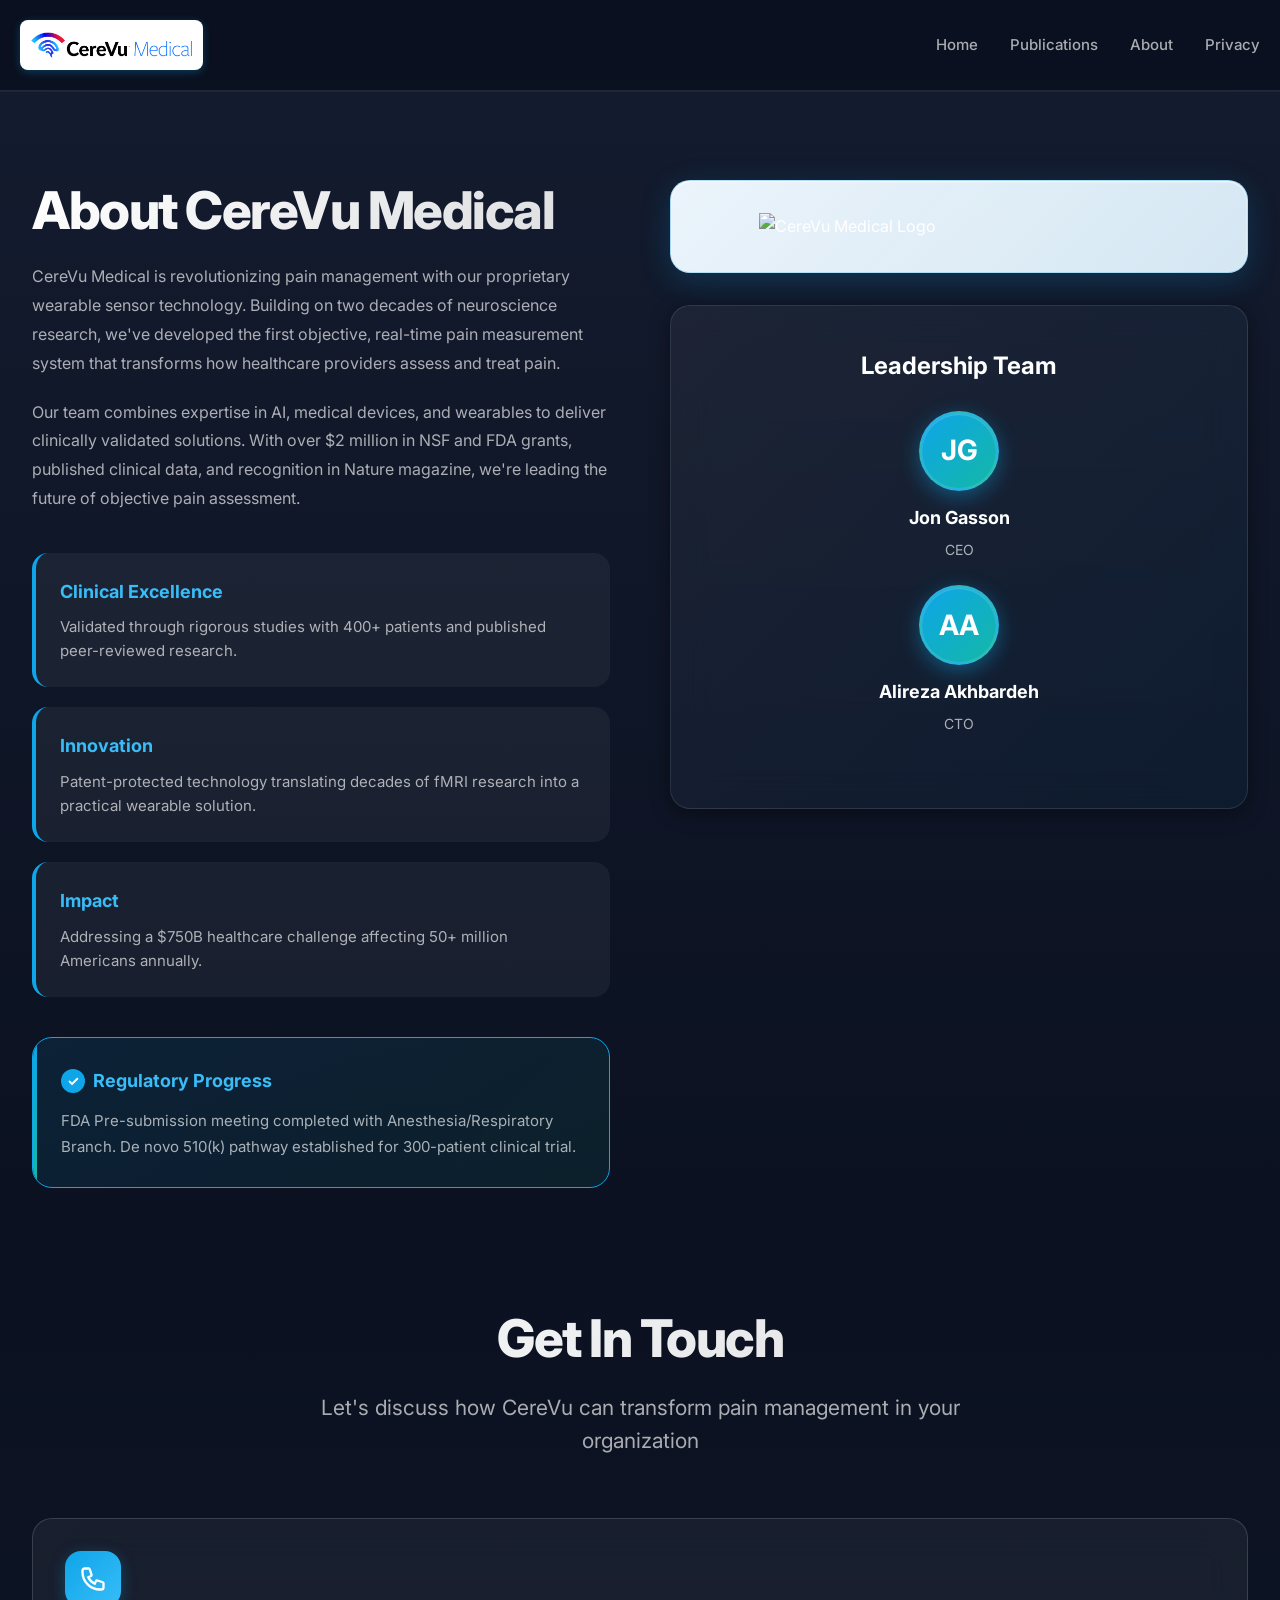
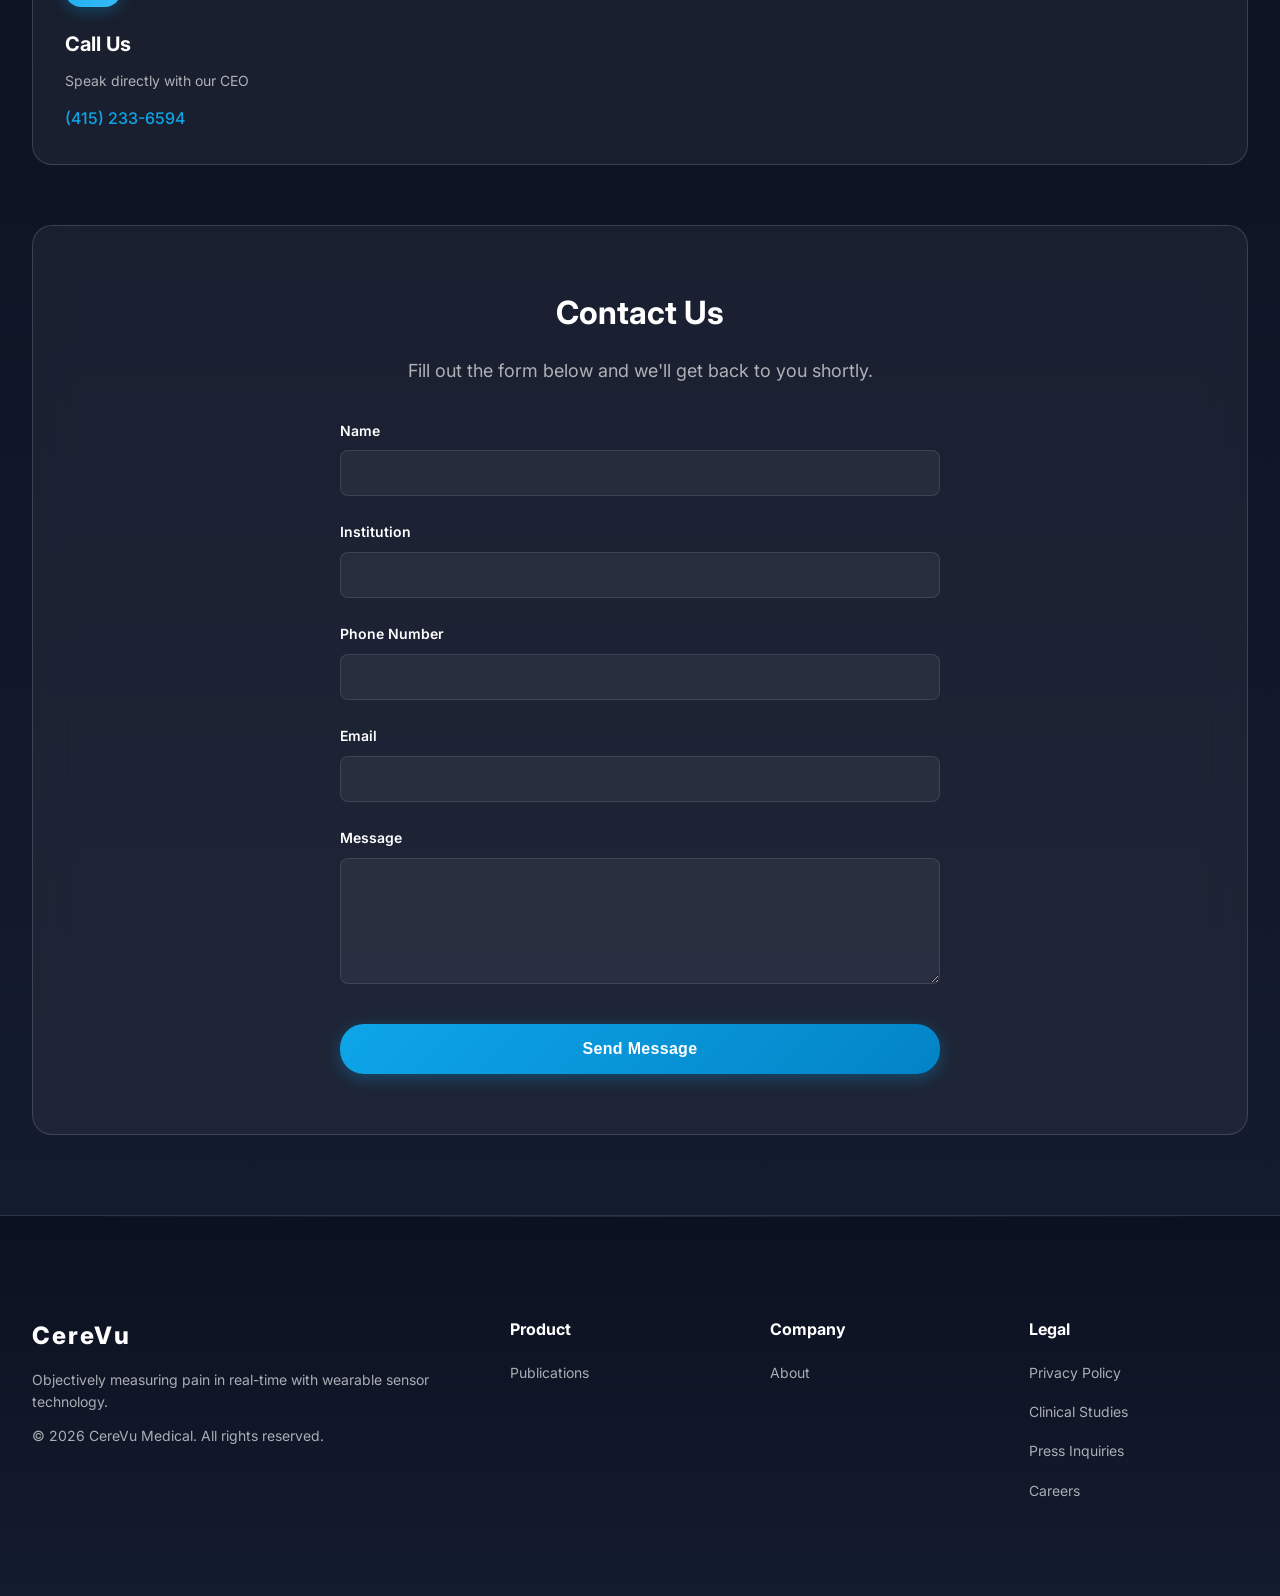
==== commit 056db01e: "revised header logo" ====
--- a/about.html
+++ b/about.html
@@ -37,7 +37,7 @@
         <div class="container nav-container">
             <div class="logo">
                 <a href="index.html" style="display: flex; align-items: center; text-decoration: none; gap: 12px;">
-                    <img src="assets/header-logo.png" alt="CereVu Logo" class="logo-icon">
+                    <img src="assets/CereVu-Medical_H-logo_sm_CMYK.jpg" alt="CereVu Logo" class="logo-icon">
                     <span class="logo-text">CereVu</span>
                 </a>
             </div>
--- a/styles.css
+++ b/styles.css
@@ -122,8 +122,8 @@
 }
 
 .logo-icon {
-    width: 40px;
-    height: 40px;
+    width: auto;
+    height: 50px;
     border-radius: 8px;
     object-fit: contain;
     background: #ffffff;
@@ -139,6 +139,7 @@
 }
 
 .logo-text {
+    display: none;
     font-size: 28px;
     font-weight: 800;
     color: var(--text-primary);
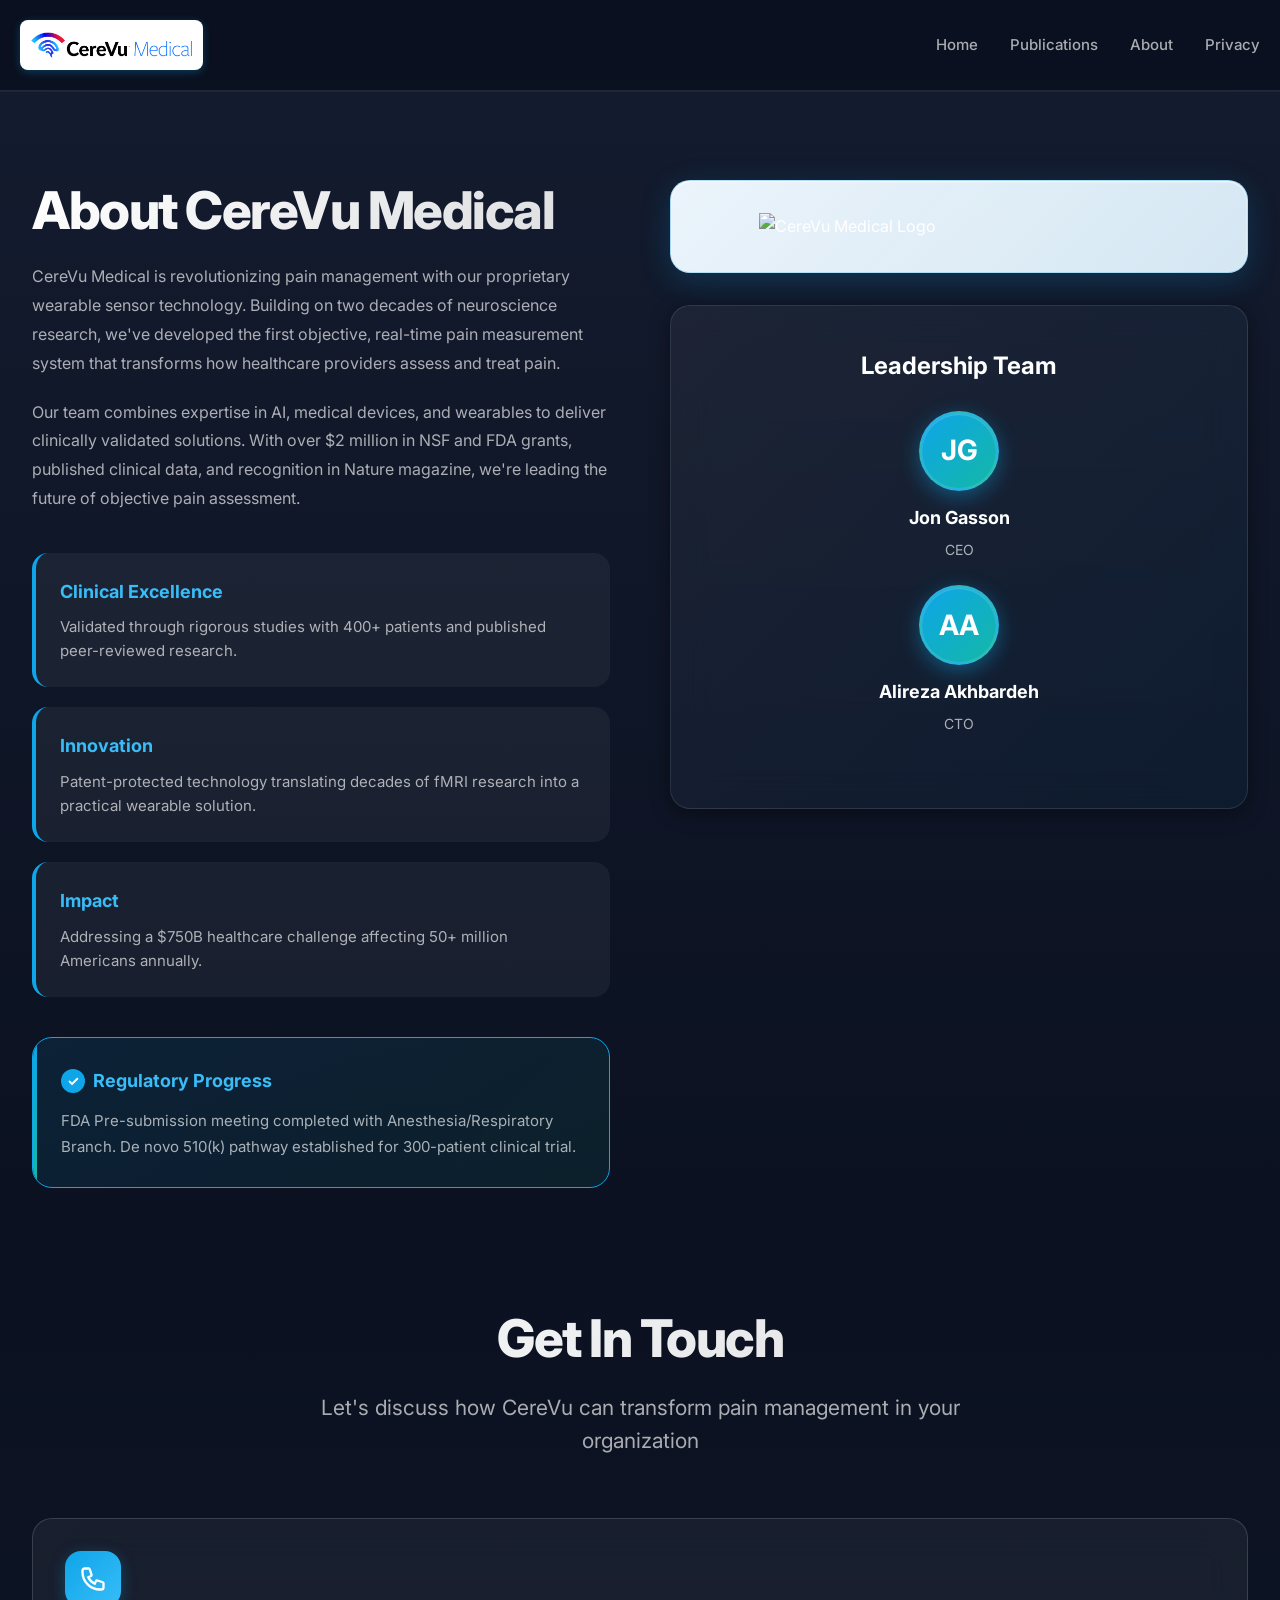
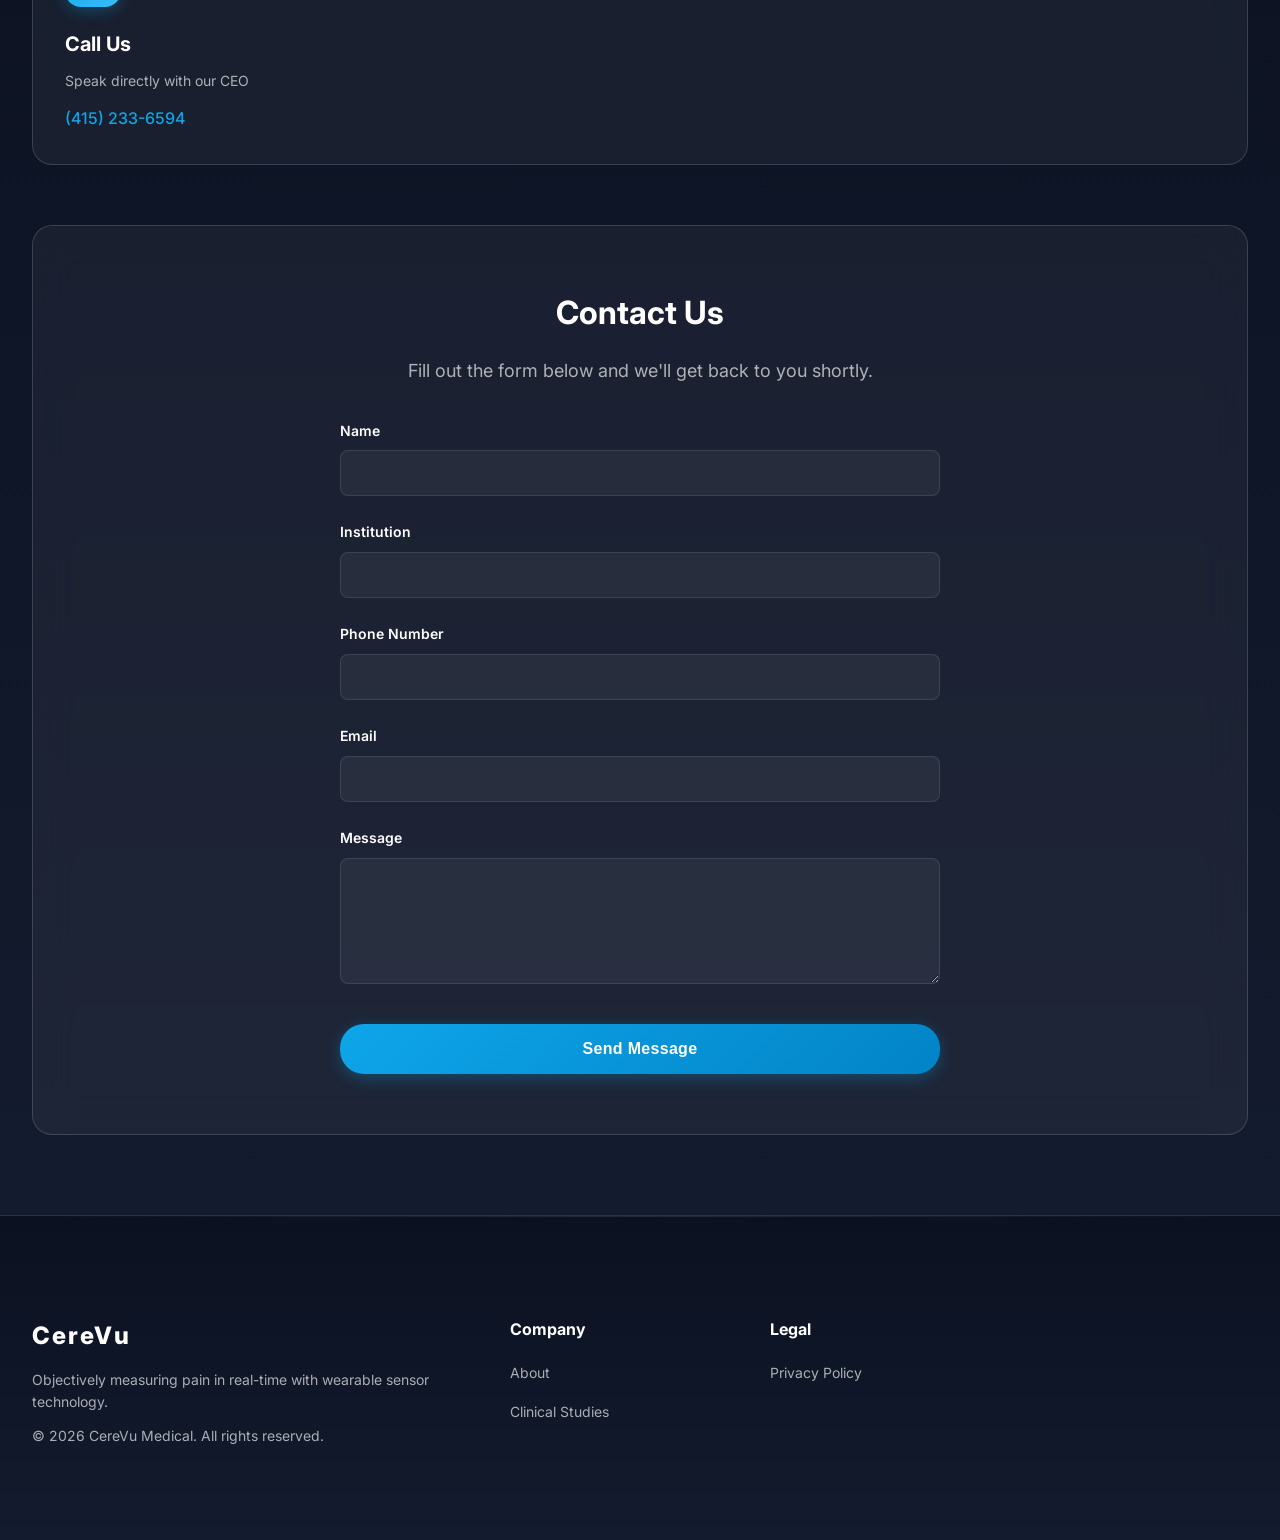
==== commit bc1b1482: "REVISED FOOTER" ====
--- a/about.html
+++ b/about.html
@@ -184,24 +184,16 @@
                     <p class="footer-description">© <span id="current-year"></span> CereVu Medical. All rights reserved.</p>
                 </div>
                 <div class="footer-section">
-                    <h4 class="footer-heading">Product</h4>
-                    <ul class="footer-links">
-                        <li><a href="clinical.html">Publications</a></li>
-                    </ul>
-                </div>
-                <div class="footer-section">
                     <h4 class="footer-heading">Company</h4>
                     <ul class="footer-links">
                         <li><a href="about.html">About</a></li>
+                        <li><a href="clinical.html">Clinical Studies</a></li>
                     </ul>
                 </div>
                 <div class="footer-section">
                     <h4 class="footer-heading">Legal</h4>
                     <ul class="footer-links">
                         <li><a href="privacy.html">Privacy Policy</a></li>
-                        <li><a href="clinical.html">Clinical Studies</a></li>
-                        <li><a href="mailto:info@cerevu.com?subject=Press Inquiry">Press Inquiries</a></li>
-                        <li><a href="mailto:info@cerevu.com?subject=Careers">Careers</a></li>
                     </ul>
                 </div>
             </div>
--- a/styles.css
+++ b/styles.css
@@ -891,6 +891,17 @@
         font-size: 6px;
         color: #64748b;
     }
+    
+    .monitor-actions {
+        gap: 12px;
+    }
+    
+    .monitor-action-btn {
+        padding: 11px 14px;
+        font-size: 10px;
+        min-width: 120px;
+        max-width: 140px;
+    }
 }
 
 @media (max-width: 480px) {
@@ -920,6 +931,96 @@
     .vitals-grid-5 .temp-gauge-container {
         max-width: 45%;
     }
+    
+    .monitor-actions {
+        gap: 8px;
+    }
+    
+    .monitor-action-btn {
+        padding: 10px 10px;
+        font-size: 9px;
+        min-width: 110px;
+        max-width: 125px;
+        border-radius: 8px;
+    }
+}
+
+/* Monitor Actions */
+.monitor-actions {
+    display: flex;
+    justify-content: center;
+    align-items: center;
+    gap: 16px;
+    margin-top: 16px;
+    padding: 12px 8px 4px;
+}
+
+.monitor-action-btn {
+    flex: 1;
+    min-width: 140px;
+    max-width: 160px;
+    padding: 12px 16px;
+    border: none;
+    border-radius: 10px;
+    color: white;
+    font-size: 11px;
+    font-weight: 600;
+    cursor: pointer;
+    text-align: center;
+    letter-spacing: 0.3px;
+    font-family: 'Inter', -apple-system, BlinkMacSystemFont, sans-serif;
+    transition: all 0.25s ease;
+    position: relative;
+    overflow: hidden;
+}
+
+.monitor-action-btn::before {
+    content: '';
+    position: absolute;
+    top: 0;
+    left: -100%;
+    width: 100%;
+    height: 100%;
+    background: linear-gradient(90deg, transparent, rgba(255, 255, 255, 0.25), transparent);
+    transition: left 0.5s ease;
+}
+
+.monitor-action-btn:hover::before {
+    left: 100%;
+}
+
+/* Message Clinic - Blue */
+.monitor-action-btn:first-child {
+    background: linear-gradient(180deg, #0ea5e9 0%, #0284c7 100%);
+    box-shadow: 0 4px 12px rgba(14, 165, 233, 0.3);
+}
+
+.monitor-action-btn:first-child:hover {
+    transform: translateY(-2px);
+    box-shadow: 0 6px 20px rgba(14, 165, 233, 0.45);
+    background: linear-gradient(180deg, #38bdf8 0%, #0ea5e9 100%);
+}
+
+.monitor-action-btn:first-child:active {
+    transform: translateY(0);
+    box-shadow: 0 2px 8px rgba(14, 165, 233, 0.3);
+}
+
+/* Daily Health Screening - Teal/Green */
+.monitor-action-btn:last-child {
+    background: linear-gradient(180deg, #14b8a6 0%, #0d9488 100%);
+    box-shadow: 0 4px 12px rgba(20, 184, 166, 0.3);
+}
+
+.monitor-action-btn:last-child:hover {
+    transform: translateY(-2px);
+    box-shadow: 0 6px 20px rgba(20, 184, 166, 0.45);
+    background: linear-gradient(180deg, #2dd4bf 0%, #14b8a6 100%);
+}
+
+.monitor-action-btn:last-child:active {
+    transform: translateY(0);
+    box-shadow: 0 2px 8px rgba(20, 184, 166, 0.3);
 }
 
 /* Legacy classes for compatibility */
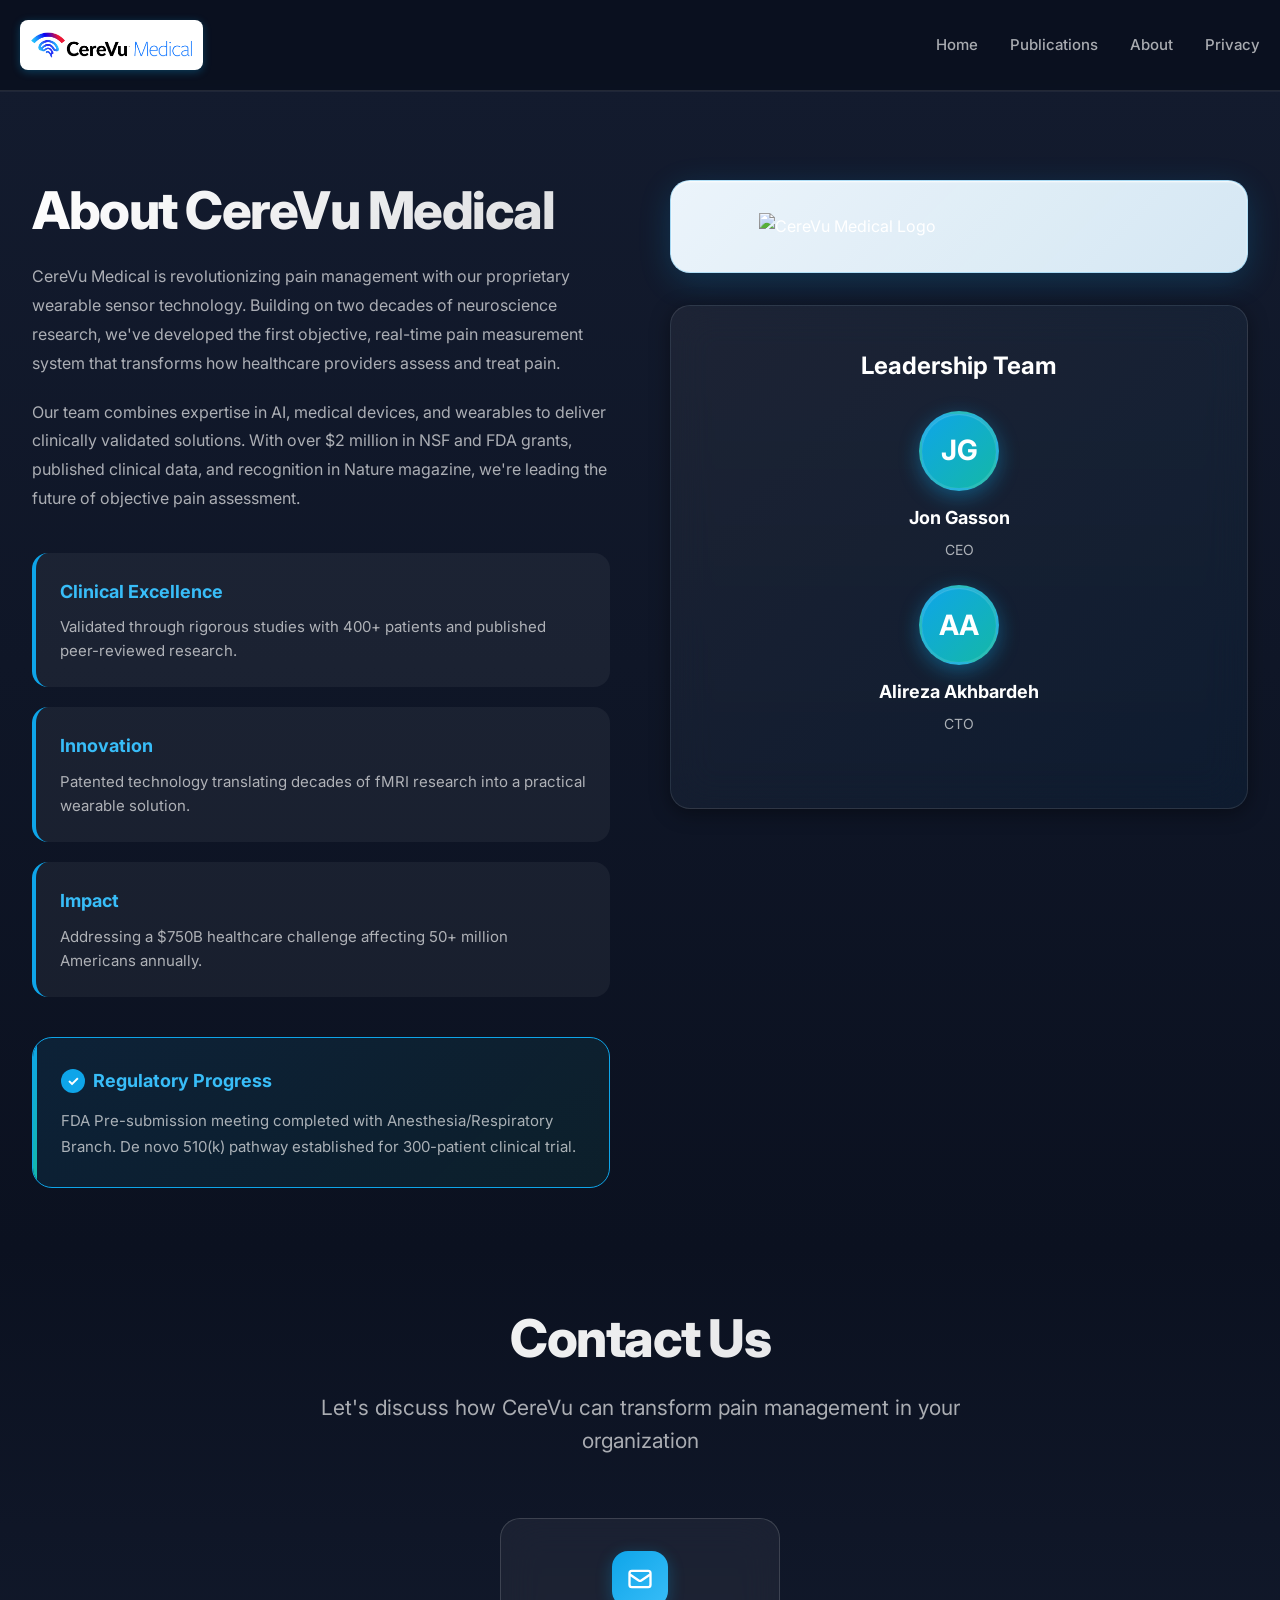
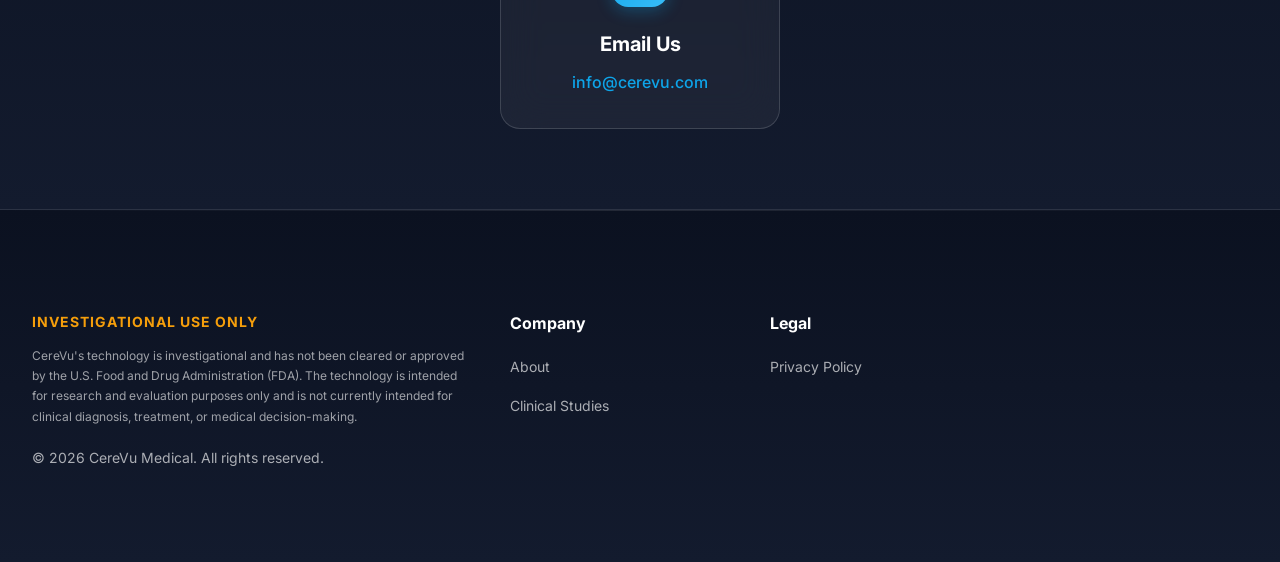
==== commit c1bf0b86: "revision based on Jon's feedback" ====
--- a/about.html
+++ b/about.html
@@ -86,7 +86,7 @@
                         </div>
                         <div class="value">
                             <h4>Innovation</h4>
-                            <p>Patent-protected technology translating decades of fMRI research into a practical wearable solution.</p>
+                            <p>Patented technology translating decades of fMRI research into a practical wearable solution.</p>
                         </div>
                         <div class="value">
                             <h4>Impact</h4>
@@ -126,49 +126,20 @@
     <section class="contact" id="contact" style="padding-top: 60px; padding-bottom: 80px;">
         <div class="container">
             <div class="section-header">
-                <h2 class="section-title">Get In Touch</h2>
+                <h2 class="section-title">Contact Us</h2>
                 <p class="section-subtitle">Let's discuss how CereVu can transform pain management in your organization</p>
             </div>
-            <div class="contact-wrapper">
-                <div class="contact-info-grid">
-                    <div class="contact-card">
-                        <div class="contact-card-icon">
+            <div class="contact-wrapper" style="justify-content: center;">
+                <div class="contact-info-grid" style="max-width: 400px; margin: 0 auto;">
+                    <div class="contact-card" style="text-align: center;">
+                        <div class="contact-card-icon" style="margin: 0 auto 20px;">
                             <svg viewBox="0 0 24 24" fill="none" stroke="currentColor" stroke-width="2">
-                                <path d="M3 5a2 2 0 012-2h3.28a1 1 0 01.948.684l1.498 4.493a1 1 0 01-.502 1.21l-2.257 1.13a11.042 11.042 0 005.516 5.516l1.13-2.257a1 1 0 011.21-.502l4.493 1.498a1 1 0 01.684.949V19a2 2 0 01-2 2h-1C9.716 21 3 14.284 3 6V5z"/>
+                                <path d="M3 8l7.89 5.26a2 2 0 002.22 0L21 8M5 19h14a2 2 0 002-2V7a2 2 0 00-2-2H5a2 2 0 00-2 2v10a2 2 0 002 2z"/>
                             </svg>
                         </div>
-                        <h3 class="contact-card-title">Call Us</h3>
-                        <p class="contact-card-description">Speak directly with our CEO</p>
-                        <a href="tel:+14152336594" class="contact-card-link">(415) 233-6594</a>
+                        <h3 class="contact-card-title">Email Us</h3>
+                        <a href="mailto:info@cerevu.com" class="contact-card-link">info@cerevu.com</a>
                     </div>
-                </div>
-                
-                <div class="contact-form-section">
-                    <h3>Contact Us</h3>
-                    <p>Fill out the form below and we'll get back to you shortly.</p>
-                    <form class="contact-form" action="mailto:info@cerevu.com" method="post" enctype="text/plain">
-                        <div class="form-group">
-                            <label for="name">Name</label>
-                            <input type="text" id="name" name="name" required>
-                        </div>
-                        <div class="form-group">
-                            <label for="institution">Institution</label>
-                            <input type="text" id="institution" name="institution" required>
-                        </div>
-                        <div class="form-group">
-                            <label for="phone">Phone Number</label>
-                            <input type="tel" id="phone" name="phone" required>
-                        </div>
-                        <div class="form-group">
-                            <label for="email">Email</label>
-                            <input type="email" id="email" name="email" required>
-                        </div>
-                        <div class="form-group">
-                            <label for="message">Message</label>
-                            <textarea id="message" name="message" rows="5" required></textarea>
-                        </div>
-                        <button type="submit" class="btn btn-primary">Send Message</button>
-                    </form>
                 </div>
             </div>
         </div>
@@ -178,9 +149,9 @@
     <footer class="footer">
         <div class="container">
             <div class="footer-content">
-                <div class="footer-section">
-                    <h3 class="footer-title">CereVu</h3>
-                    <p class="footer-description">Objectively measuring pain in real-time with wearable sensor technology.</p>
+                <div class="footer-section footer-disclaimer">
+                    <h4 class="footer-heading">Investigational Use Only</h4>
+                    <p class="footer-description disclaimer-text">CereVu's technology is investigational and has not been cleared or approved by the U.S. Food and Drug Administration (FDA). The technology is intended for research and evaluation purposes only and is not currently intended for clinical diagnosis, treatment, or medical decision-making.</p>
                     <p class="footer-description">© <span id="current-year"></span> CereVu Medical. All rights reserved.</p>
                 </div>
                 <div class="footer-section">
--- a/styles.css
+++ b/styles.css
@@ -764,6 +764,13 @@
     padding: 8px 4px;
 }
 
+/* 3-column grid for reduced vital signs */
+.vitals-grid-secondary.vitals-grid-3 {
+    grid-template-columns: repeat(3, 1fr);
+    gap: 12px;
+    padding: 12px 8px;
+}
+
 /* Large gauge for Pain & Dyspnea */
 .vital-gauge-large {
     aspect-ratio: 1;
@@ -775,24 +782,24 @@
 }
 
 .vital-gauge-small .vital-value {
-    font-size: 15px;
+    font-size: 24px;
     font-weight: 700;
     line-height: 1;
     color: #1e293b;
 }
 
 .vital-gauge-small .vital-label {
-    font-size: 7px;
+    font-size: 10px;
     font-weight: 600;
-    letter-spacing: 0.2px;
+    letter-spacing: 0.5px;
     text-transform: uppercase;
-    margin-top: 2px;
+    margin-top: 4px;
     color: #64748b;
 }
 
 .vital-gauge-small .vital-value-display {
     position: absolute;
-    top: 70%;
+    top: 68%;
     left: 50%;
     transform: translate(-50%, -50%) !important;
 }
@@ -883,12 +890,12 @@
     }
     
     .vital-gauge-small .vital-value {
-        font-size: 14px;
+        font-size: 20px;
         color: #1e293b;
     }
     
     .vital-gauge-small .vital-label {
-        font-size: 6px;
+        font-size: 9px;
         color: #64748b;
     }
     
@@ -915,12 +922,12 @@
     }
     
     .vital-gauge-small .vital-value {
-        font-size: 12px;
+        font-size: 18px;
         color: #1e293b;
     }
     
     .vital-gauge-small .vital-label {
-        font-size: 5px;
+        font-size: 8px;
         color: #64748b;
     }
     
@@ -1440,7 +1447,7 @@
 
 .publications-grid {
     display: grid;
-    grid-template-columns: repeat(3, 1fr);
+    grid-template-columns: repeat(2, 1fr);
     gap: 28px;
 }
 
@@ -2903,6 +2910,26 @@
     color: var(--text-secondary);
     line-height: 1.6;
     margin-bottom: 12px;
+}
+
+/* Footer Disclaimer Styling */
+.footer-disclaimer {
+    max-width: 500px;
+}
+
+.footer-disclaimer .footer-heading {
+    color: #f59e0b;
+    font-size: 14px;
+    text-transform: uppercase;
+    letter-spacing: 1px;
+    margin-bottom: 12px;
+}
+
+.footer-disclaimer .disclaimer-text {
+    font-size: 12px;
+    line-height: 1.7;
+    color: rgba(255, 255, 255, 0.6);
+    margin-bottom: 20px;
 }
 
 .footer-heading {
@@ -3864,12 +3891,12 @@
     }
     
     .vital-gauge-small .vital-value {
-        font-size: 14px;
+        font-size: 16px;
         color: #1e293b;
     }
     
     .vital-gauge-small .vital-label {
-        font-size: 6px;
+        font-size: 7px;
         color: #64748b;
     }
     
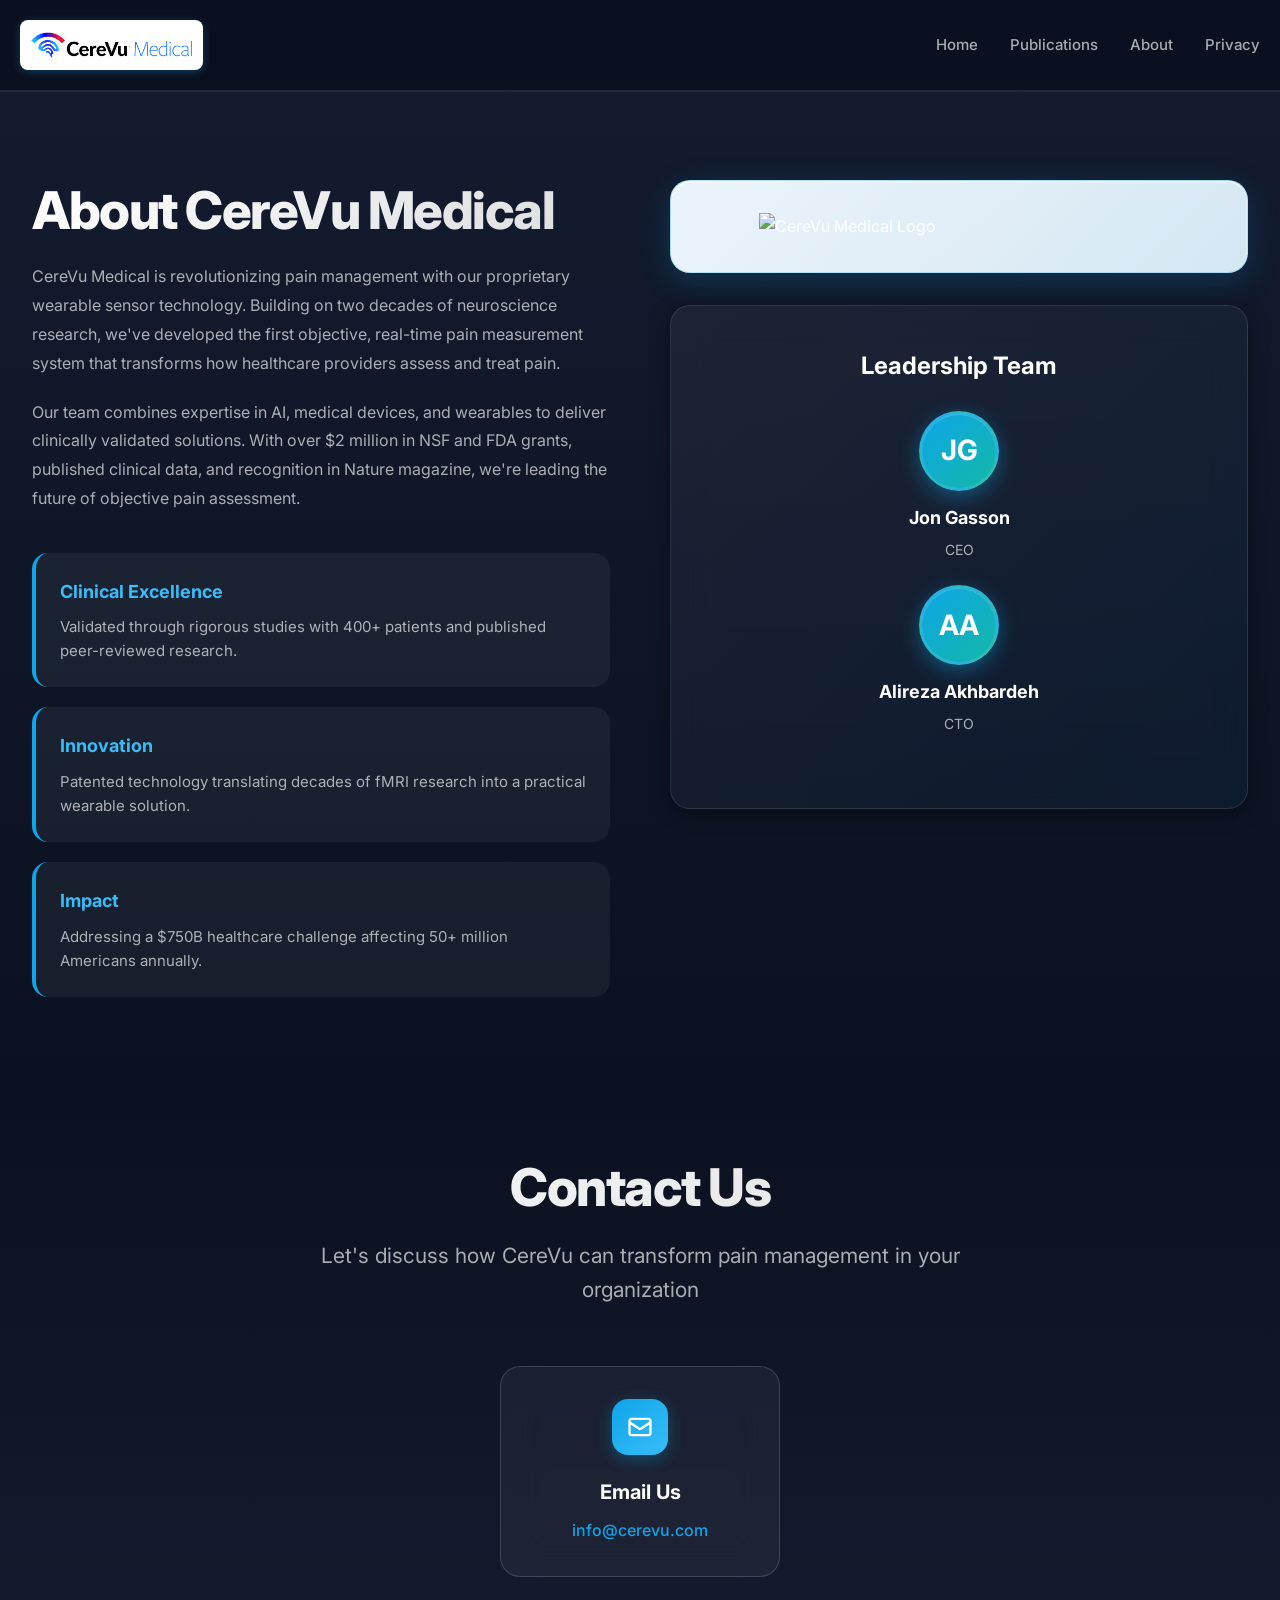
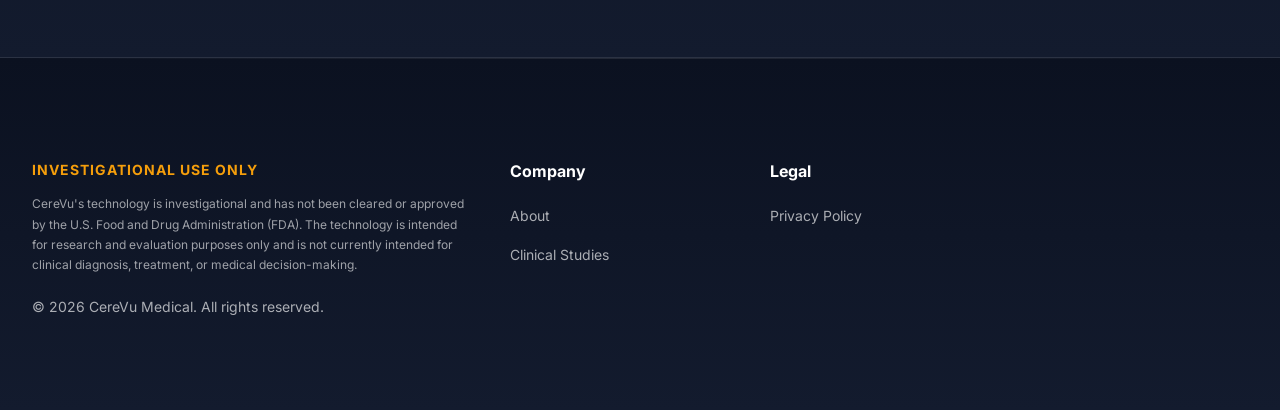
==== commit 1810f895: "Jon feedbacks applied v2" ====
--- a/about.html
+++ b/about.html
@@ -93,10 +93,6 @@
                             <p>Addressing a $750B healthcare challenge affecting 50+ million Americans annually.</p>
                         </div>
                     </div>
-                    <div class="regulatory">
-                        <h4>Regulatory Progress</h4>
-                        <p>FDA Pre-submission meeting completed with Anesthesia/Respiratory Branch. De novo 510(k) pathway established for 300-patient clinical trial.</p>
-                    </div>
                 </div>
                 <div class="about-image">
                     <div class="about-logo-container">
--- a/styles.css
+++ b/styles.css
@@ -2265,6 +2265,463 @@
     line-height: 1.6;
 }
 
+/* New Study Cards Grid - Redesigned */
+.studies-grid-new {
+    display: grid;
+    grid-template-columns: repeat(3, 1fr);
+    gap: 32px;
+    margin-bottom: 60px;
+}
+
+.study-card-new {
+    background: rgba(255, 255, 255, 0.02);
+    backdrop-filter: blur(20px);
+    -webkit-backdrop-filter: blur(20px);
+    border: 1px solid rgba(255, 255, 255, 0.08);
+    border-radius: 24px;
+    padding: 0;
+    transition: all 0.4s cubic-bezier(0.4, 0, 0.2, 1);
+    position: relative;
+    overflow: hidden;
+    display: flex;
+    flex-direction: column;
+    height: 100%;
+}
+
+.study-card-new::before {
+    content: '';
+    position: absolute;
+    top: 0;
+    left: 0;
+    right: 0;
+    height: 1px;
+    background: linear-gradient(90deg, 
+        transparent 0%, 
+        rgba(14, 165, 233, 0.5) 50%, 
+        transparent 100%);
+    opacity: 0.5;
+    transition: opacity 0.4s ease;
+}
+
+.study-card-new:hover {
+    transform: translateY(-8px);
+    background: rgba(255, 255, 255, 0.04);
+    border-color: rgba(14, 165, 233, 0.3);
+    box-shadow: 
+        0 20px 40px rgba(0, 0, 0, 0.4),
+        0 0 0 1px rgba(14, 165, 233, 0.1);
+}
+
+.study-card-new:hover::before {
+    opacity: 1;
+    height: 2px;
+    background: linear-gradient(90deg, var(--primary-color), var(--accent-teal));
+    box-shadow: 0 0 20px rgba(14, 165, 233, 0.4);
+}
+
+.study-content-wrapper {
+    padding: 32px 32px 24px;
+    flex: 1;
+}
+
+.study-card-header {
+    display: flex;
+    justify-content: space-between;
+    align-items: center;
+    margin-bottom: 24px;
+}
+
+.study-year {
+    font-family: 'Inter', sans-serif;
+    font-size: 13px;
+    font-weight: 600;
+    color: var(--primary-light);
+    background: rgba(14, 165, 233, 0.1);
+    padding: 6px 12px;
+    border-radius: 100px;
+    border: 1px solid rgba(14, 165, 233, 0.2);
+}
+
+.study-badge-new {
+    font-size: 10px;
+    font-weight: 700;
+    text-transform: uppercase;
+    letter-spacing: 1.2px;
+    padding: 6px 12px;
+    border-radius: 100px;
+    display: flex;
+    align-items: center;
+    gap: 6px;
+}
+
+.study-badge-new.published {
+    color: #34D399;
+    background: rgba(52, 211, 153, 0.1);
+}
+
+.study-badge-new.published::before {
+    content: '';
+    display: block;
+    width: 6px;
+    height: 6px;
+    border-radius: 50%;
+    background-color: #34D399;
+    box-shadow: 0 0 8px rgba(52, 211, 153, 0.6);
+}
+
+.study-badge-new.recent {
+    color: var(--primary-light);
+    background: rgba(56, 189, 248, 0.1);
+}
+
+.study-badge-new.recent::before {
+    content: '';
+    display: block;
+    width: 6px;
+    height: 6px;
+    border-radius: 50%;
+    background-color: var(--primary-light);
+    box-shadow: 0 0 8px rgba(56, 189, 248, 0.6);
+}
+
+.study-title-new {
+    font-size: 22px;
+    font-weight: 700;
+    color: var(--text-primary);
+    margin-bottom: 8px;
+    line-height: 1.3;
+}
+
+.study-institution {
+    font-size: 14px;
+    color: var(--text-secondary);
+    margin-bottom: 32px;
+    font-weight: 400;
+    display: flex;
+    align-items: center;
+    gap: 8px;
+}
+
+.study-institution::before {
+    content: '';
+    display: block;
+    width: 20px;
+    height: 1px;
+    background-color: rgba(255, 255, 255, 0.2);
+}
+
+.study-stats {
+    display: grid;
+    grid-template-columns: repeat(3, 1fr);
+    gap: 0;
+    margin-bottom: 0;
+    padding: 0;
+    background: transparent;
+    border: none;
+    position: relative;
+}
+
+.study-stats::before {
+    content: '';
+    position: absolute;
+    top: -20px;
+    left: 0;
+    right: 0;
+    height: 1px;
+    background: linear-gradient(90deg, 
+        transparent 0%, 
+        rgba(255, 255, 255, 0.1) 50%, 
+        transparent 100%);
+}
+
+.study-stat-item {
+    text-align: center;
+    padding: 0 8px;
+    position: relative;
+}
+
+.study-stat-item:not(:last-child)::after {
+    content: '';
+    position: absolute;
+    right: 0;
+    top: 10%;
+    height: 80%;
+    width: 1px;
+    background: linear-gradient(180deg, 
+        transparent 0%, 
+        rgba(255, 255, 255, 0.1) 50%, 
+        transparent 100%);
+}
+
+.stat-value-new {
+    display: block;
+    font-size: 20px;
+    font-weight: 700;
+    color: #fff;
+    line-height: 1.2;
+    margin-bottom: 6px;
+    text-shadow: 0 0 20px rgba(14, 165, 233, 0.3);
+}
+
+.stat-label-new {
+    font-size: 10px;
+    color: var(--text-secondary);
+    text-transform: uppercase;
+    letter-spacing: 0.8px;
+    font-weight: 600;
+}
+
+.study-highlight {
+    margin-top: auto;
+    padding: 20px 24px;
+    background: rgba(14, 165, 233, 0.08);
+    border-top: 1px solid rgba(14, 165, 233, 0.15);
+    display: flex;
+    align-items: center;
+    gap: 16px;
+}
+
+.highlight-icon {
+    display: flex;
+    align-items: center;
+    justify-content: center;
+    width: 36px;
+    height: 36px;
+    background: rgba(14, 165, 233, 0.15);
+    border-radius: 50%;
+    color: var(--primary-light);
+    flex-shrink: 0;
+    border: 1px solid rgba(14, 165, 233, 0.2);
+}
+
+.highlight-icon svg {
+    width: 18px;
+    height: 18px;
+}
+
+.highlight-text {
+    font-size: 13px;
+    color: rgba(255, 255, 255, 0.85);
+    line-height: 1.5;
+}
+
+.highlight-text strong {
+    color: #fff;
+    font-weight: 700;
+}
+
+/* Nature Feature Card - Refined */
+.nature-feature-card {
+    display: block;
+    text-decoration: none;
+    background: radial-gradient(circle at 0% 0%, rgba(30, 41, 59, 0.8) 0%, rgba(15, 23, 42, 0.95) 100%);
+    border: 1px solid rgba(255, 255, 255, 0.1);
+    border-radius: 24px;
+    padding: 0;
+    margin-top: 48px;
+    transition: all 0.4s cubic-bezier(0.4, 0, 0.2, 1);
+    position: relative;
+    overflow: hidden;
+}
+
+.nature-feature-card:hover {
+    transform: translateY(-4px);
+    border-color: rgba(14, 165, 233, 0.4);
+    box-shadow: 0 20px 60px rgba(0, 0, 0, 0.4);
+}
+
+.nature-card-content {
+    display: flex;
+    align-items: center;
+    gap: 40px;
+    padding: 48px;
+    position: relative;
+    z-index: 2;
+}
+
+.nature-bg-glow {
+    position: absolute;
+    top: 50%;
+    left: 0;
+    width: 400px;
+    height: 400px;
+    background: radial-gradient(circle, rgba(14, 165, 233, 0.15) 0%, transparent 70%);
+    transform: translate(-30%, -50%);
+    z-index: 1;
+    pointer-events: none;
+}
+
+.nature-icon {
+    width: 90px;
+    height: 90px;
+    background: linear-gradient(135deg, #fff 0%, #e2e8f0 100%);
+    border-radius: 24px;
+    display: flex;
+    align-items: center;
+    justify-content: center;
+    flex-shrink: 0;
+    box-shadow: 
+        0 12px 32px rgba(0, 0, 0, 0.2),
+        inset 0 2px 4px rgba(255, 255, 255, 1);
+}
+
+.nature-icon svg {
+    width: 48px;
+    height: 48px;
+    color: #0f172a;
+}
+
+.nature-text {
+    flex: 1;
+}
+
+.nature-label {
+    font-size: 11px;
+    font-weight: 700;
+    text-transform: uppercase;
+    letter-spacing: 2px;
+    color: var(--primary-light);
+    display: flex;
+    align-items: center;
+    gap: 8px;
+    margin-bottom: 12px;
+}
+
+.nature-label::before {
+    content: '';
+    width: 24px;
+    height: 2px;
+    background: var(--primary-color);
+}
+
+.nature-title {
+    font-size: 32px;
+    font-weight: 800;
+    color: #fff;
+    margin-bottom: 16px;
+    letter-spacing: -0.5px;
+}
+
+.nature-quote {
+    font-size: 18px;
+    color: rgba(255, 255, 255, 0.8);
+    font-style: italic;
+    line-height: 1.6;
+    max-width: 600px;
+}
+
+.nature-date {
+    display: block;
+    margin-top: 12px;
+    font-size: 14px;
+    color: #38BDF8;
+    font-weight: 600;
+    font-style: normal;
+}
+
+.nature-arrow {
+    width: 64px;
+    height: 64px;
+    background: rgba(255, 255, 255, 0.05);
+    border: 1px solid rgba(255, 255, 255, 0.1);
+    border-radius: 50%;
+    display: flex;
+    align-items: center;
+    justify-content: center;
+    flex-shrink: 0;
+    transition: all 0.3s ease;
+}
+
+.nature-arrow svg {
+    width: 24px;
+    height: 24px;
+    color: #fff;
+    transition: transform 0.3s ease;
+}
+
+.nature-feature-card:hover .nature-arrow {
+    background: var(--primary-color);
+    border-color: var(--primary-color);
+    box-shadow: 0 0 20px rgba(14, 165, 233, 0.4);
+}
+
+/* Responsive styles for new study cards */
+@media (max-width: 1024px) {
+    .studies-grid-new {
+        grid-template-columns: repeat(2, 1fr);
+    }
+}
+
+@media (max-width: 768px) {
+    .studies-grid-new {
+        grid-template-columns: 1fr;
+    }
+    
+    .nature-card-content {
+        flex-direction: column;
+        text-align: center;
+        gap: 24px;
+    }
+    
+    .nature-arrow {
+        display: none;
+    }
+    
+    .study-stats {
+        grid-template-columns: repeat(3, 1fr);
+        gap: 12px;
+        padding: 16px;
+    }
+    
+    .stat-value-new {
+        font-size: 18px;
+    }
+}
+
+@media (max-width: 480px) {
+    .study-card-new {
+        padding: 24px;
+    }
+    
+    .study-title-new {
+        font-size: 20px;
+    }
+    
+    .study-stats {
+        grid-template-columns: 1fr;
+        gap: 12px;
+    }
+    
+    .study-stat-item {
+        display: flex;
+        justify-content: space-between;
+        align-items: center;
+        text-align: left;
+    }
+    
+    .study-highlight {
+        flex-wrap: wrap;
+        gap: 8px;
+    }
+    
+    .highlight-badge {
+        margin-left: 0;
+        width: 100%;
+    }
+    
+    .nature-feature-card {
+        padding: 28px;
+    }
+    
+    .nature-title {
+        font-size: 22px;
+    }
+    
+    .nature-quote {
+        font-size: 16px;
+    }
+}
+
 /* Applications Section */
 .applications {
     padding: 100px 0;
@@ -3581,6 +4038,19 @@
     .hero-stats {
         flex-direction: column;
         gap: 20px;
+        align-items: flex-start;
+    }
+    
+    .hero-stats .stat {
+        align-items: flex-start;
+    }
+    
+    .hero-stats .stat-number {
+        text-align: left;
+    }
+    
+    .hero-stats .stat-label {
+        text-align: left;
     }
 
     .section-title {
